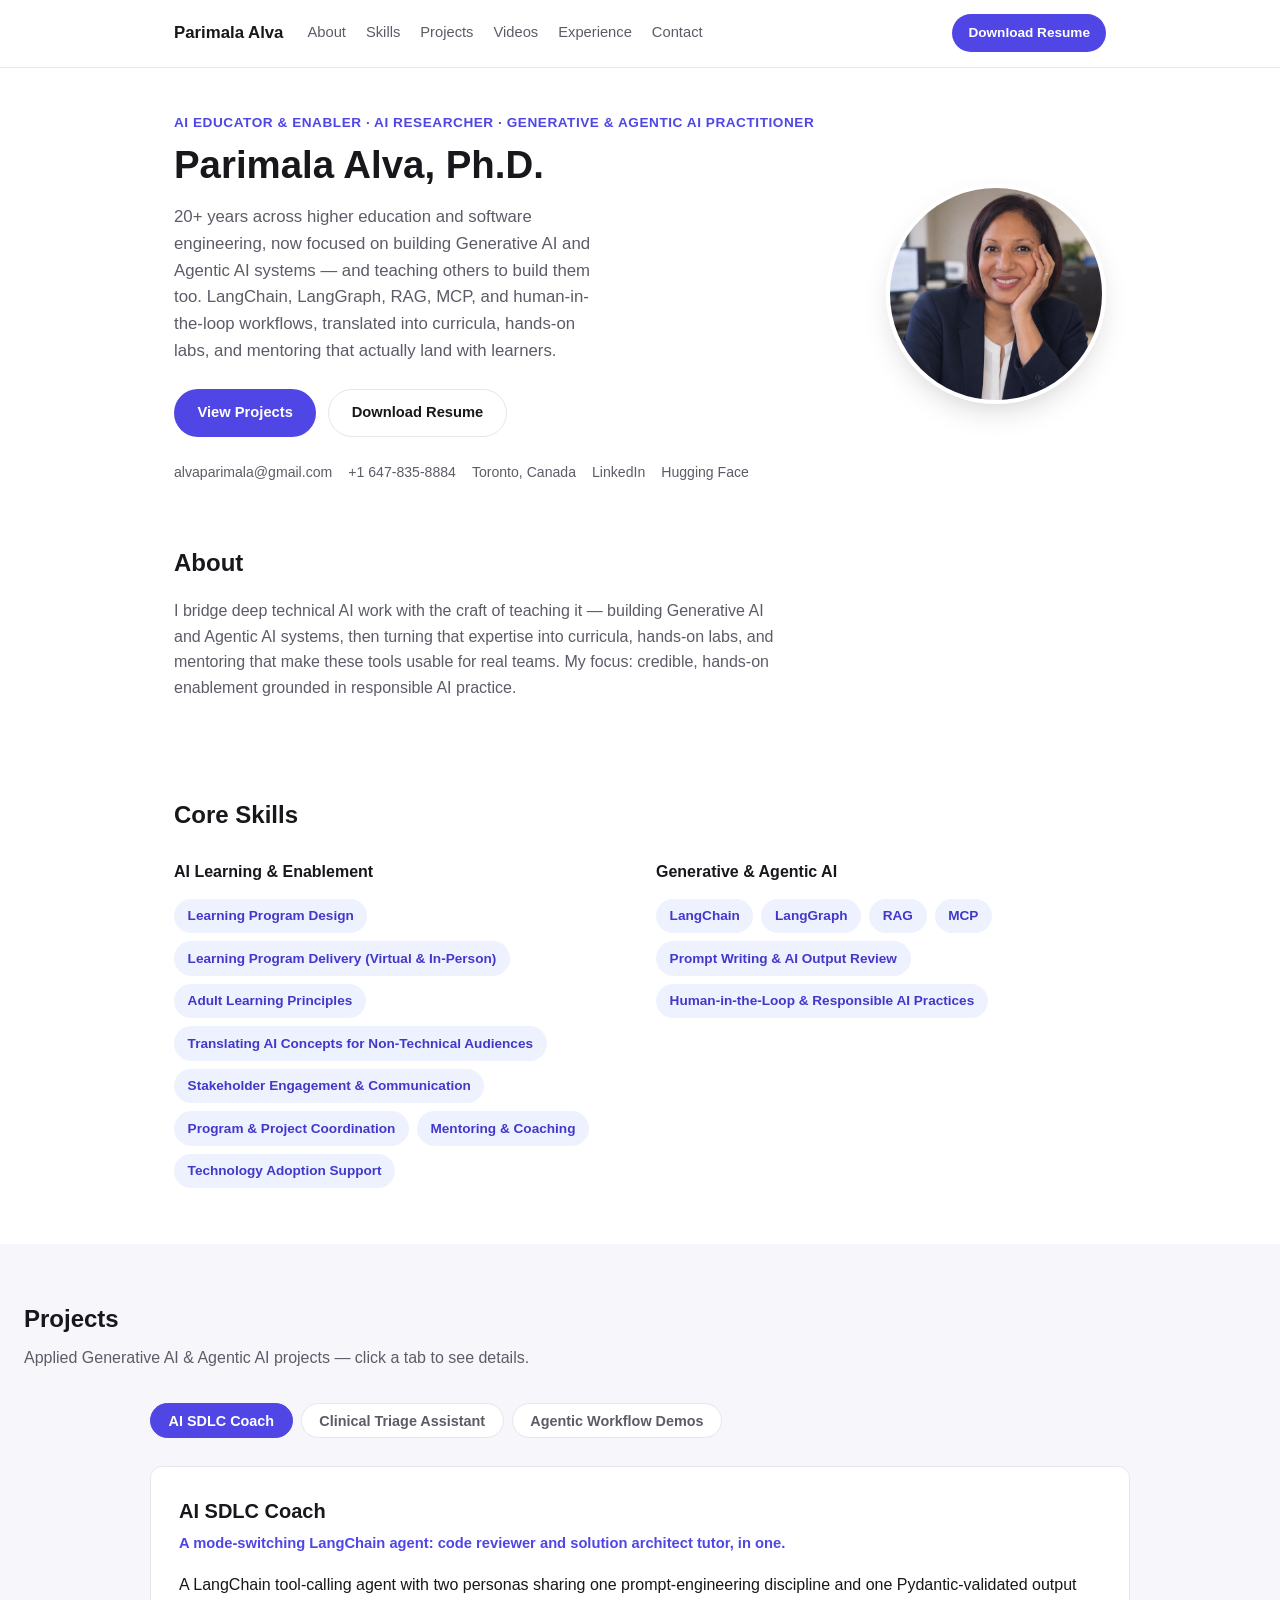
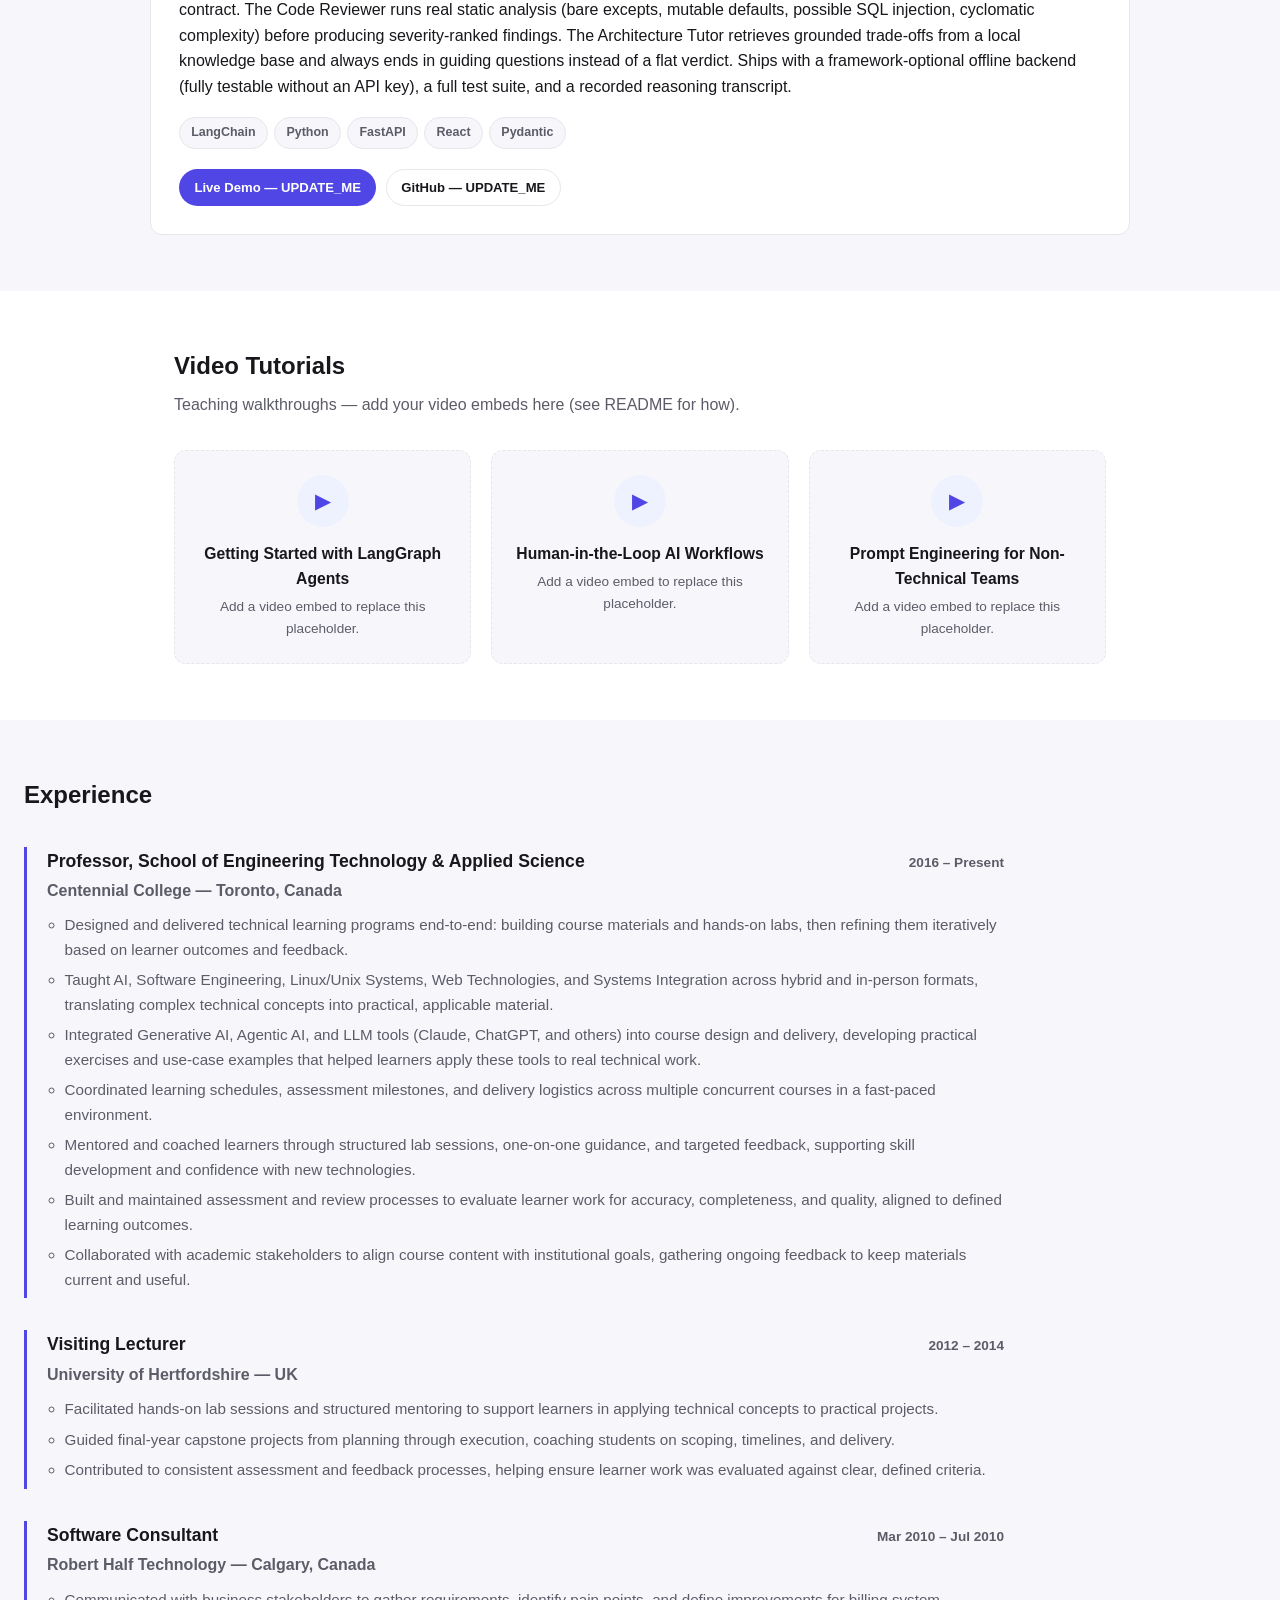
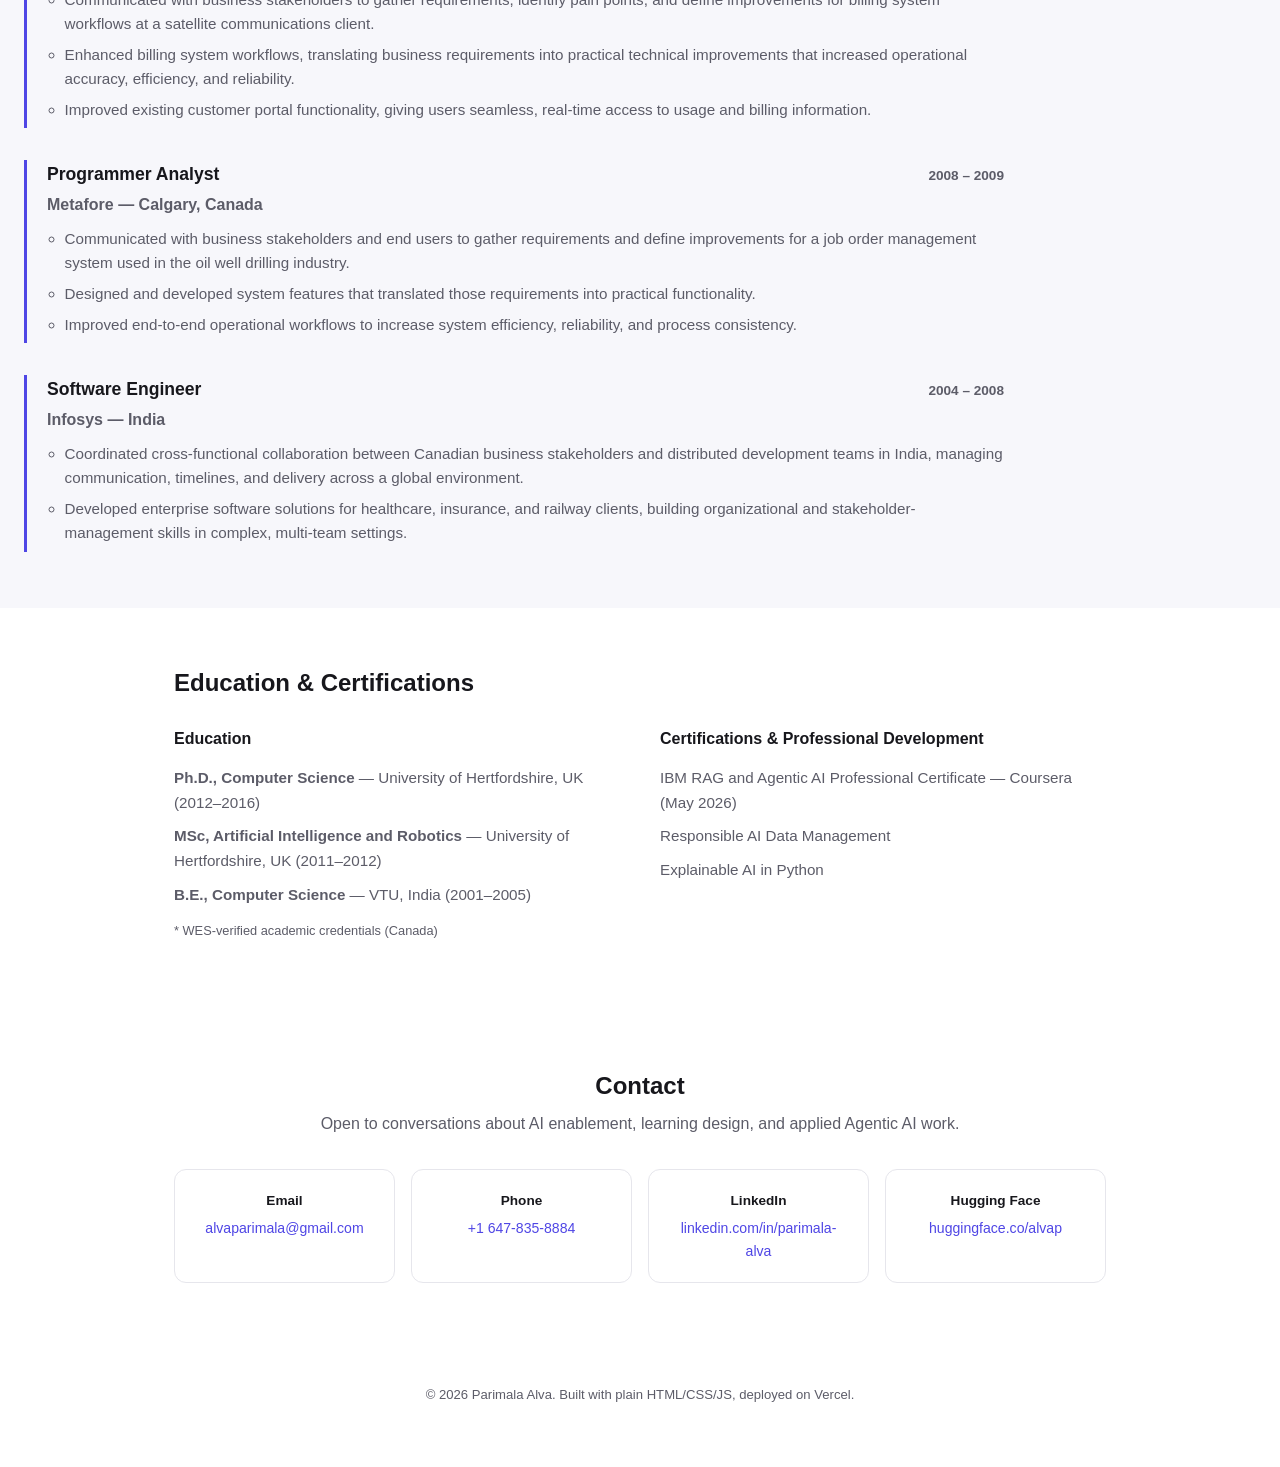
==== index.html @ c46e9eac "Add files via upload" ====
<!doctype html>
<html lang="en">
<head>
  <meta charset="UTF-8" />
  <meta name="viewport" content="width=device-width, initial-scale=1.0" />
  <title>Parimala Alva, Ph.D. — AI Educator &amp; Agentic AI Practitioner</title>
  <meta name="description" content="AI instructor, researcher, and Generative AI / Agentic AI practitioner. Portfolio, projects, and teaching resources." />
  <link rel="icon" href="data:," />
  <link rel="stylesheet" href="styles.css" />
</head>
<body>

  <header class="nav">
    <div class="nav-inner">
      <a href="#top" class="nav-brand">Parimala Alva</a>
      <nav class="nav-links">
        <a href="#about">About</a>
        <a href="#skills">Skills</a>
        <a href="#projects">Projects</a>
        <a href="#videos">Videos</a>
        <a href="#experience">Experience</a>
        <a href="#contact">Contact</a>
      </nav>
      <a class="nav-resume-btn" href="assets/Parimala_Alva_Resume.pdf" download>Download Resume</a>
    </div>
  </header>

  <main id="top">

    <!-- HERO -->
    <section class="hero">
      <div class="hero-text">
        <p class="eyebrow">AI Educator &amp; Enabler · AI Researcher · Generative &amp; Agentic AI Practitioner</p>
        <h1>Parimala Alva, Ph.D.</h1>
        <p class="hero-summary">
          20+ years across higher education and software engineering, now focused on building
          Generative AI and Agentic AI systems — and teaching others to build them too.
          LangChain, LangGraph, RAG, MCP, and human-in-the-loop workflows, translated into
          curricula, hands-on labs, and mentoring that actually land with learners.
        </p>
        <div class="hero-actions">
          <a href="#projects" class="btn btn-primary">View Projects</a>
          <a href="assets/Parimala_Alva_Resume.pdf" class="btn btn-secondary" download>Download Resume</a>
        </div>
        <ul class="hero-contact">
          <li><a href="mailto:alvaparimala@gmail.com">alvaparimala@gmail.com</a></li>
          <li><a href="tel:+16478358884">+1 647-835-8884</a></li>
          <li>Toronto, Canada</li>
          <li><a href="https://linkedin.com/in/parimala-alva" target="_blank" rel="noreferrer">LinkedIn</a></li>
          <li><a href="https://huggingface.co/alvap" target="_blank" rel="noreferrer">Hugging Face</a></li>
        </ul>
      </div>
      <div class="hero-photo">
        <img src="assets/parimala-photo.jpg" alt="Portrait of Parimala Alva" width="640" height="960" />
      </div>
    </section>

    <!-- ABOUT -->
    <section id="about" class="section section-compact">
      <h2 class="section-title">About</h2>
      <p class="about-text">
        I bridge deep technical AI work with the craft of teaching it — building Generative AI
        and Agentic AI systems, then turning that expertise into curricula, hands-on labs, and
        mentoring that make these tools usable for real teams. My focus: credible, hands-on
        enablement grounded in responsible AI practice.
      </p>
    </section>

    <!-- SKILLS -->
    <section id="skills" class="section">
      <h2 class="section-title">Core Skills</h2>
      <div class="skills-grid">
        <div class="skills-group">
          <h3>AI Learning &amp; Enablement</h3>
          <ul class="chip-list">
            <li>Learning Program Design</li>
            <li>Learning Program Delivery (Virtual &amp; In-Person)</li>
            <li>Adult Learning Principles</li>
            <li>Translating AI Concepts for Non-Technical Audiences</li>
            <li>Stakeholder Engagement &amp; Communication</li>
            <li>Program &amp; Project Coordination</li>
            <li>Mentoring &amp; Coaching</li>
            <li>Technology Adoption Support</li>
          </ul>
        </div>
        <div class="skills-group">
          <h3>Generative &amp; Agentic AI</h3>
          <ul class="chip-list">
            <li>LangChain</li>
            <li>LangGraph</li>
            <li>RAG</li>
            <li>MCP</li>
            <li>Prompt Writing &amp; AI Output Review</li>
            <li>Human-in-the-Loop &amp; Responsible AI Practices</li>
          </ul>
        </div>
      </div>
    </section>

    <!-- PROJECTS (tabbed) -->
    <section id="projects" class="section section-alt">
      <h2 class="section-title">Projects</h2>
      <p class="section-subtitle">Applied Generative AI &amp; Agentic AI projects — click a tab to see details.</p>

      <div class="project-tabs" role="tablist">
        <button class="project-tab is-active" role="tab" data-target="project-sdlc-coach">AI SDLC Coach</button>
        <button class="project-tab" role="tab" data-target="project-triage">Clinical Triage Assistant</button>
        <button class="project-tab" role="tab" data-target="project-agentic-demos">Agentic Workflow Demos</button>
      </div>

      <div class="project-panels">

        <article id="project-sdlc-coach" class="project-panel is-active">
          <h3>AI SDLC Coach</h3>
          <p class="project-tagline">A mode-switching LangChain agent: code reviewer and solution architect tutor, in one.</p>
          <p>
            A LangChain tool-calling agent with two personas sharing one prompt-engineering
            discipline and one Pydantic-validated output contract. The Code Reviewer runs real
            static analysis (bare excepts, mutable defaults, possible SQL injection, cyclomatic
            complexity) before producing severity-ranked findings. The Architecture Tutor
            retrieves grounded trade-offs from a local knowledge base and always ends in guiding
            questions instead of a flat verdict. Ships with a framework-optional offline backend
            (fully testable without an API key), a full test suite, and a recorded reasoning
            transcript.
          </p>
          <ul class="tech-tags">
            <li>LangChain</li>
            <li>Python</li>
            <li>FastAPI</li>
            <li>React</li>
            <li>Pydantic</li>
          </ul>
          <div class="project-links">
            <a href="#" class="btn btn-small btn-primary">Live Demo — UPDATE_ME</a>
            <a href="#" class="btn btn-small btn-secondary">GitHub — UPDATE_ME</a>
          </div>
        </article>

        <article id="project-triage" class="project-panel">
          <h3>Human-in-the-Loop Clinical Triage Assistant</h3>
          <p class="project-tagline">A reviewable AI assistant, built to keep a human in the loop by design.</p>
          <p>
            Built with LangGraph, Gradio, and Python, incorporating human review workflows and
            LangSmith-based traceability and evaluation for reviewing AI-generated outputs. Focused
            on making an AI system's reasoning inspectable and correctable rather than opaque —
            a pattern especially important in a clinical context.
          </p>
          <ul class="tech-tags">
            <li>LangGraph</li>
            <li>Gradio</li>
            <li>Python</li>
            <li>LangSmith</li>
          </ul>
          <div class="project-links">
            <a href="https://huggingface.co/alvap" target="_blank" rel="noreferrer" class="btn btn-small btn-primary">View on Hugging Face</a>
          </div>
        </article>

        <article id="project-agentic-demos" class="project-panel">
          <h3>Agentic AI Workflow Demonstrations</h3>
          <p class="project-tagline">Patterns for coordinating and reviewing AI agent behavior.</p>
          <p>
            A set of Agentic AI workflow demonstrations covering orchestration, task routing,
            parallel processing, and sequential multi-agent pipelines using LangGraph — exploring
            practical patterns for coordinating multiple agents and reviewing their behavior.
          </p>
          <ul class="tech-tags">
            <li>LangGraph</li>
            <li>Multi-agent orchestration</li>
            <li>Python</li>
          </ul>
          <div class="project-links">
            <a href="https://huggingface.co/alvap" target="_blank" rel="noreferrer" class="btn btn-small btn-primary">View on Hugging Face</a>
          </div>
        </article>

      </div>
    </section>

    <!-- VIDEOS -->
    <section id="videos" class="section">
      <h2 class="section-title">Video Tutorials</h2>
      <p class="section-subtitle">Teaching walkthroughs — add your video embeds here (see README for how).</p>
      <div class="video-grid">
        <div class="video-card video-card--placeholder">
          <div class="video-placeholder">▶</div>
          <h4>Getting Started with LangGraph Agents</h4>
          <p>Add a video embed to replace this placeholder.</p>
        </div>
        <div class="video-card video-card--placeholder">
          <div class="video-placeholder">▶</div>
          <h4>Human-in-the-Loop AI Workflows</h4>
          <p>Add a video embed to replace this placeholder.</p>
        </div>
        <div class="video-card video-card--placeholder">
          <div class="video-placeholder">▶</div>
          <h4>Prompt Engineering for Non-Technical Teams</h4>
          <p>Add a video embed to replace this placeholder.</p>
        </div>
      </div>
    </section>

    <!-- EXPERIENCE -->
    <section id="experience" class="section section-alt">
      <h2 class="section-title">Experience</h2>
      <ol class="timeline">
        <li class="timeline-item">
          <div class="timeline-header">
            <h3>Professor, School of Engineering Technology &amp; Applied Science</h3>
            <span class="timeline-date">2016 – Present</span>
          </div>
          <p class="timeline-org">Centennial College — Toronto, Canada</p>
          <ul>
            <li>Designed and delivered technical learning programs end-to-end: building course materials and hands-on labs, then refining them iteratively based on learner outcomes and feedback.</li>
            <li>Taught AI, Software Engineering, Linux/Unix Systems, Web Technologies, and Systems Integration across hybrid and in-person formats, translating complex technical concepts into practical, applicable material.</li>
            <li>Integrated Generative AI, Agentic AI, and LLM tools (Claude, ChatGPT, and others) into course design and delivery, developing practical exercises and use-case examples that helped learners apply these tools to real technical work.</li>
            <li>Coordinated learning schedules, assessment milestones, and delivery logistics across multiple concurrent courses in a fast-paced environment.</li>
            <li>Mentored and coached learners through structured lab sessions, one-on-one guidance, and targeted feedback, supporting skill development and confidence with new technologies.</li>
            <li>Built and maintained assessment and review processes to evaluate learner work for accuracy, completeness, and quality, aligned to defined learning outcomes.</li>
            <li>Collaborated with academic stakeholders to align course content with institutional goals, gathering ongoing feedback to keep materials current and useful.</li>
          </ul>
        </li>
        <li class="timeline-item">
          <div class="timeline-header">
            <h3>Visiting Lecturer</h3>
            <span class="timeline-date">2012 – 2014</span>
          </div>
          <p class="timeline-org">University of Hertfordshire — UK</p>
          <ul>
            <li>Facilitated hands-on lab sessions and structured mentoring to support learners in applying technical concepts to practical projects.</li>
            <li>Guided final-year capstone projects from planning through execution, coaching students on scoping, timelines, and delivery.</li>
            <li>Contributed to consistent assessment and feedback processes, helping ensure learner work was evaluated against clear, defined criteria.</li>
          </ul>
        </li>
        <li class="timeline-item">
          <div class="timeline-header">
            <h3>Software Consultant</h3>
            <span class="timeline-date">Mar 2010 – Jul 2010</span>
          </div>
          <p class="timeline-org">Robert Half Technology — Calgary, Canada</p>
          <ul>
            <li>Communicated with business stakeholders to gather requirements, identify pain points, and define improvements for billing system workflows at a satellite communications client.</li>
            <li>Enhanced billing system workflows, translating business requirements into practical technical improvements that increased operational accuracy, efficiency, and reliability.</li>
            <li>Improved existing customer portal functionality, giving users seamless, real-time access to usage and billing information.</li>
          </ul>
        </li>
        <li class="timeline-item">
          <div class="timeline-header">
            <h3>Programmer Analyst</h3>
            <span class="timeline-date">2008 – 2009</span>
          </div>
          <p class="timeline-org">Metafore — Calgary, Canada</p>
          <ul>
            <li>Communicated with business stakeholders and end users to gather requirements and define improvements for a job order management system used in the oil well drilling industry.</li>
            <li>Designed and developed system features that translated those requirements into practical functionality.</li>
            <li>Improved end-to-end operational workflows to increase system efficiency, reliability, and process consistency.</li>
          </ul>
        </li>
        <li class="timeline-item">
          <div class="timeline-header">
            <h3>Software Engineer</h3>
            <span class="timeline-date">2004 – 2008</span>
          </div>
          <p class="timeline-org">Infosys — India</p>
          <ul>
            <li>Coordinated cross-functional collaboration between Canadian business stakeholders and distributed development teams in India, managing communication, timelines, and delivery across a global environment.</li>
            <li>Developed enterprise software solutions for healthcare, insurance, and railway clients, building organizational and stakeholder-management skills in complex, multi-team settings.</li>
          </ul>
        </li>
      </ol>
    </section>

    <!-- EDUCATION -->
    <section id="education" class="section">
      <h2 class="section-title">Education &amp; Certifications</h2>
      <div class="edu-grid">
        <div>
          <h3>Education</h3>
          <ul class="edu-list">
            <li><strong>Ph.D., Computer Science</strong> — University of Hertfordshire, UK (2012–2016)</li>
            <li><strong>MSc, Artificial Intelligence and Robotics</strong> — University of Hertfordshire, UK (2011–2012)</li>
            <li><strong>B.E., Computer Science</strong> — VTU, India (2001–2005)</li>
          </ul>
          <p class="edu-note">* WES-verified academic credentials (Canada)</p>
        </div>
        <div>
          <h3>Certifications &amp; Professional Development</h3>
          <ul class="edu-list">
            <li>IBM RAG and Agentic AI Professional Certificate — Coursera (May 2026)</li>
            <li>Responsible AI Data Management</li>
            <li>Explainable AI in Python</li>
          </ul>
        </div>
      </div>
    </section>

    <!-- CONTACT -->
    <section id="contact" class="section contact-section">
      <h2 class="section-title">Contact</h2>
      <p class="section-subtitle">Open to conversations about AI enablement, learning design, and applied Agentic AI work.</p>
      <div class="contact-grid">
        <a href="mailto:alvaparimala@gmail.com" class="contact-card">Email<br /><span>alvaparimala@gmail.com</span></a>
        <a href="tel:+16478358884" class="contact-card">Phone<br /><span>+1 647-835-8884</span></a>
        <a href="https://linkedin.com/in/parimala-alva" target="_blank" rel="noreferrer" class="contact-card">LinkedIn<br /><span>linkedin.com/in/parimala-alva</span></a>
        <a href="https://huggingface.co/alvap" target="_blank" rel="noreferrer" class="contact-card">Hugging Face<br /><span>huggingface.co/alvap</span></a>
      </div>
    </section>

  </main>

  <footer class="site-footer">
    <p>&copy; <span id="year"></span> Parimala Alva. Built with plain HTML/CSS/JS, deployed on Vercel.</p>
  </footer>

  <script src="script.js"></script>
</body>
</html>
---- styles.css ----
:root {
  --bg: #ffffff;
  --bg-alt: #f7f7fb;
  --text: #17171c;
  --text-muted: #5c5c68;
  --border: #e6e6ec;
  --accent: #4f46e5;
  --accent-hover: #4338ca;
  --accent-soft: #eef2ff;
  --radius: 12px;
  --max-width: 980px;
  font-family: -apple-system, BlinkMacSystemFont, "Segoe UI", Roboto, Helvetica, Arial, sans-serif;
}

* {
  box-sizing: border-box;
}

html {
  scroll-behavior: smooth;
}

body {
  margin: 0;
  background: var(--bg);
  color: var(--text);
  line-height: 1.6;
}

a {
  color: var(--accent);
}

.nav {
  position: sticky;
  top: 0;
  z-index: 20;
  background: rgba(255, 255, 255, 0.9);
  backdrop-filter: blur(8px);
  border-bottom: 1px solid var(--border);
}

.nav-inner {
  max-width: var(--max-width);
  margin: 0 auto;
  padding: 0.9rem 1.5rem;
  display: flex;
  align-items: center;
  gap: 1.5rem;
}

.nav-brand {
  font-weight: 700;
  text-decoration: none;
  color: var(--text);
  font-size: 1.05rem;
}

.nav-links {
  display: flex;
  gap: 1.25rem;
  flex: 1;
  flex-wrap: wrap;
}

.nav-links a {
  text-decoration: none;
  color: var(--text-muted);
  font-size: 0.92rem;
  font-weight: 500;
}

.nav-links a:hover {
  color: var(--accent);
}

.nav-resume-btn {
  text-decoration: none;
  background: var(--accent);
  color: white;
  padding: 0.5rem 1rem;
  border-radius: 999px;
  font-size: 0.85rem;
  font-weight: 600;
  white-space: nowrap;
}

.nav-resume-btn:hover {
  background: var(--accent-hover);
}

.hero {
  max-width: var(--max-width);
  margin: 0 auto;
  padding: 2.75rem 1.5rem 2.25rem;
  display: grid;
  grid-template-columns: 1fr auto;
  gap: 2.5rem;
  align-items: center;
}

.eyebrow {
  color: var(--accent);
  font-weight: 600;
  font-size: 0.85rem;
  text-transform: uppercase;
  letter-spacing: 0.04em;
  margin: 0 0 0.6rem;
}

.hero h1 {
  font-size: 2.4rem;
  margin: 0 0 1rem;
  line-height: 1.15;
}

.hero-summary {
  color: var(--text-muted);
  font-size: 1.05rem;
  max-width: 46ch;
}

.hero-actions {
  display: flex;
  gap: 0.75rem;
  margin: 1.5rem 0;
  flex-wrap: wrap;
}

.btn {
  display: inline-block;
  text-decoration: none;
  padding: 0.7rem 1.4rem;
  border-radius: 999px;
  font-weight: 600;
  font-size: 0.92rem;
  border: 1px solid transparent;
  cursor: pointer;
}

.btn-primary {
  background: var(--accent);
  color: white;
}

.btn-primary:hover {
  background: var(--accent-hover);
}

.btn-secondary {
  background: var(--bg);
  color: var(--text);
  border-color: var(--border);
}

.btn-secondary:hover {
  border-color: var(--accent);
  color: var(--accent);
}

.btn-small {
  padding: 0.45rem 0.9rem;
  font-size: 0.82rem;
}

.hero-contact {
  list-style: none;
  padding: 0;
  margin: 1rem 0 0;
  display: flex;
  flex-wrap: wrap;
  gap: 0.4rem 1rem;
  font-size: 0.88rem;
  color: var(--text-muted);
}

.hero-contact a {
  color: var(--text-muted);
  text-decoration: none;
}

.hero-contact a:hover {
  color: var(--accent);
}

.hero-photo {
  justify-self: end;
}

.hero-photo img {
  width: 220px;
  height: 220px;
  border-radius: 50%;
  object-fit: cover;
  object-position: center 30%;
  box-shadow: 0 12px 32px -12px rgba(23, 23, 28, 0.25);
  border: 4px solid var(--bg);
}

.section {
  max-width: var(--max-width);
  margin: 0 auto;
  padding: 3.5rem 1.5rem;
}

.section-alt {
  background: var(--bg-alt);
  max-width: 100%;
}

.section-alt > * {
  max-width: var(--max-width);
  margin-left: auto;
  margin-right: auto;
}

.section-title {
  font-size: 1.5rem;
  margin: 0 0 0.4rem;
}

.section-subtitle {
  color: var(--text-muted);
  margin: 0 0 2rem;
}

.section-compact {
  padding-top: 1.5rem;
  padding-bottom: 1.5rem;
}

.about-text {
  font-size: 1rem;
  max-width: 68ch;
  color: var(--text-muted);
}

.timeline {
  list-style: none;
  padding: 0;
  margin: 2rem 0 0;
  display: flex;
  flex-direction: column;
  gap: 2rem;
}

.timeline-item {
  border-left: 3px solid var(--accent);
  padding-left: 1.25rem;
}

.timeline-header {
  display: flex;
  justify-content: space-between;
  align-items: baseline;
  flex-wrap: wrap;
  gap: 0.5rem;
}

.timeline-header h3 {
  margin: 0;
  font-size: 1.1rem;
}

.timeline-date {
  font-size: 0.85rem;
  color: var(--text-muted);
  font-weight: 600;
  white-space: nowrap;
}

.timeline-org {
  margin: 0.2rem 0 0.6rem;
  font-weight: 600;
  color: var(--text-muted);
}

.timeline-item ul {
  margin: 0;
  padding-left: 1.1rem;
  color: var(--text-muted);
  font-size: 0.95rem;
}

.timeline-item li {
  margin-bottom: 0.4rem;
}

.skills-grid {
  display: grid;
  grid-template-columns: 1fr 1fr;
  gap: 2rem;
  margin-top: 1.5rem;
}

.skills-group h3 {
  font-size: 1rem;
  margin: 0 0 0.9rem;
}

.chip-list {
  list-style: none;
  padding: 0;
  margin: 0;
  display: flex;
  flex-wrap: wrap;
  gap: 0.5rem;
}

.chip-list li {
  background: var(--accent-soft);
  color: var(--accent-hover);
  font-size: 0.85rem;
  font-weight: 600;
  padding: 0.4rem 0.85rem;
  border-radius: 999px;
}

.project-tabs {
  display: flex;
  gap: 0.5rem;
  flex-wrap: wrap;
  margin-bottom: 1.75rem;
}

.project-tab {
  background: var(--bg);
  border: 1px solid var(--border);
  border-radius: 999px;
  padding: 0.55rem 1.1rem;
  font-size: 0.9rem;
  font-weight: 600;
  cursor: pointer;
  color: var(--text-muted);
}

.project-tab:hover {
  border-color: var(--accent);
  color: var(--accent);
}

.project-tab.is-active {
  background: var(--accent);
  border-color: var(--accent);
  color: white;
}

.project-panel {
  display: none;
  background: var(--bg);
  border: 1px solid var(--border);
  border-radius: var(--radius);
  padding: 1.75rem;
}

.project-panel.is-active {
  display: block;
}

.project-panel h3 {
  margin: 0 0 0.3rem;
  font-size: 1.25rem;
}

.project-tagline {
  color: var(--accent);
  font-weight: 600;
  font-size: 0.92rem;
  margin: 0 0 1rem;
}

.tech-tags {
  list-style: none;
  padding: 0;
  margin: 1.1rem 0;
  display: flex;
  flex-wrap: wrap;
  gap: 0.4rem;
}

.tech-tags li {
  background: var(--bg-alt);
  border: 1px solid var(--border);
  font-size: 0.78rem;
  font-weight: 600;
  padding: 0.3rem 0.7rem;
  border-radius: 999px;
  color: var(--text-muted);
}

.project-links {
  display: flex;
  gap: 0.6rem;
  margin-top: 1.25rem;
  flex-wrap: wrap;
}

.video-grid {
  display: grid;
  grid-template-columns: repeat(auto-fit, minmax(220px, 1fr));
  gap: 1.25rem;
}

.video-card {
  border: 1px dashed var(--border);
  border-radius: var(--radius);
  padding: 1.5rem;
  text-align: center;
  background: var(--bg-alt);
}

.video-placeholder {
  width: 52px;
  height: 52px;
  line-height: 52px;
  border-radius: 50%;
  background: var(--accent-soft);
  color: var(--accent);
  font-size: 1.3rem;
  margin: 0 auto 0.9rem;
}

.video-card h4 {
  margin: 0 0 0.3rem;
  font-size: 0.98rem;
}

.video-card p {
  margin: 0;
  color: var(--text-muted);
  font-size: 0.85rem;
}

.edu-grid {
  display: grid;
  grid-template-columns: 1fr 1fr;
  gap: 2.5rem;
  margin-top: 1.5rem;
}

.edu-grid h3 {
  font-size: 1rem;
  margin: 0 0 0.9rem;
}

.edu-list {
  list-style: none;
  padding: 0;
  margin: 0;
  display: flex;
  flex-direction: column;
  gap: 0.6rem;
  font-size: 0.95rem;
  color: var(--text-muted);
}

.edu-note {
  font-size: 0.8rem;
  color: var(--text-muted);
  margin-top: 0.9rem;
}

.contact-section {
  text-align: center;
}

.contact-grid {
  display: grid;
  grid-template-columns: repeat(auto-fit, minmax(200px, 1fr));
  gap: 1rem;
  margin-top: 1.5rem;
}

.contact-card {
  display: block;
  text-decoration: none;
  border: 1px solid var(--border);
  border-radius: var(--radius);
  padding: 1.25rem;
  color: var(--text);
  font-weight: 600;
  font-size: 0.85rem;
}

.contact-card span {
  display: block;
  margin-top: 0.35rem;
  color: var(--accent);
  font-weight: 500;
  font-size: 0.88rem;
  word-break: break-word;
}

.contact-card:hover {
  border-color: var(--accent);
}

.site-footer {
  text-align: center;
  padding: 2rem 1.5rem 3rem;
  color: var(--text-muted);
  font-size: 0.82rem;
}

@media (max-width: 760px) {
  .hero {
    grid-template-columns: 1fr;
  }
  .hero-photo {
    justify-self: center;
    order: -1;
  }
  .skills-grid,
  .edu-grid {
    grid-template-columns: 1fr;
  }
  .nav-links {
    display: none;
  }
}
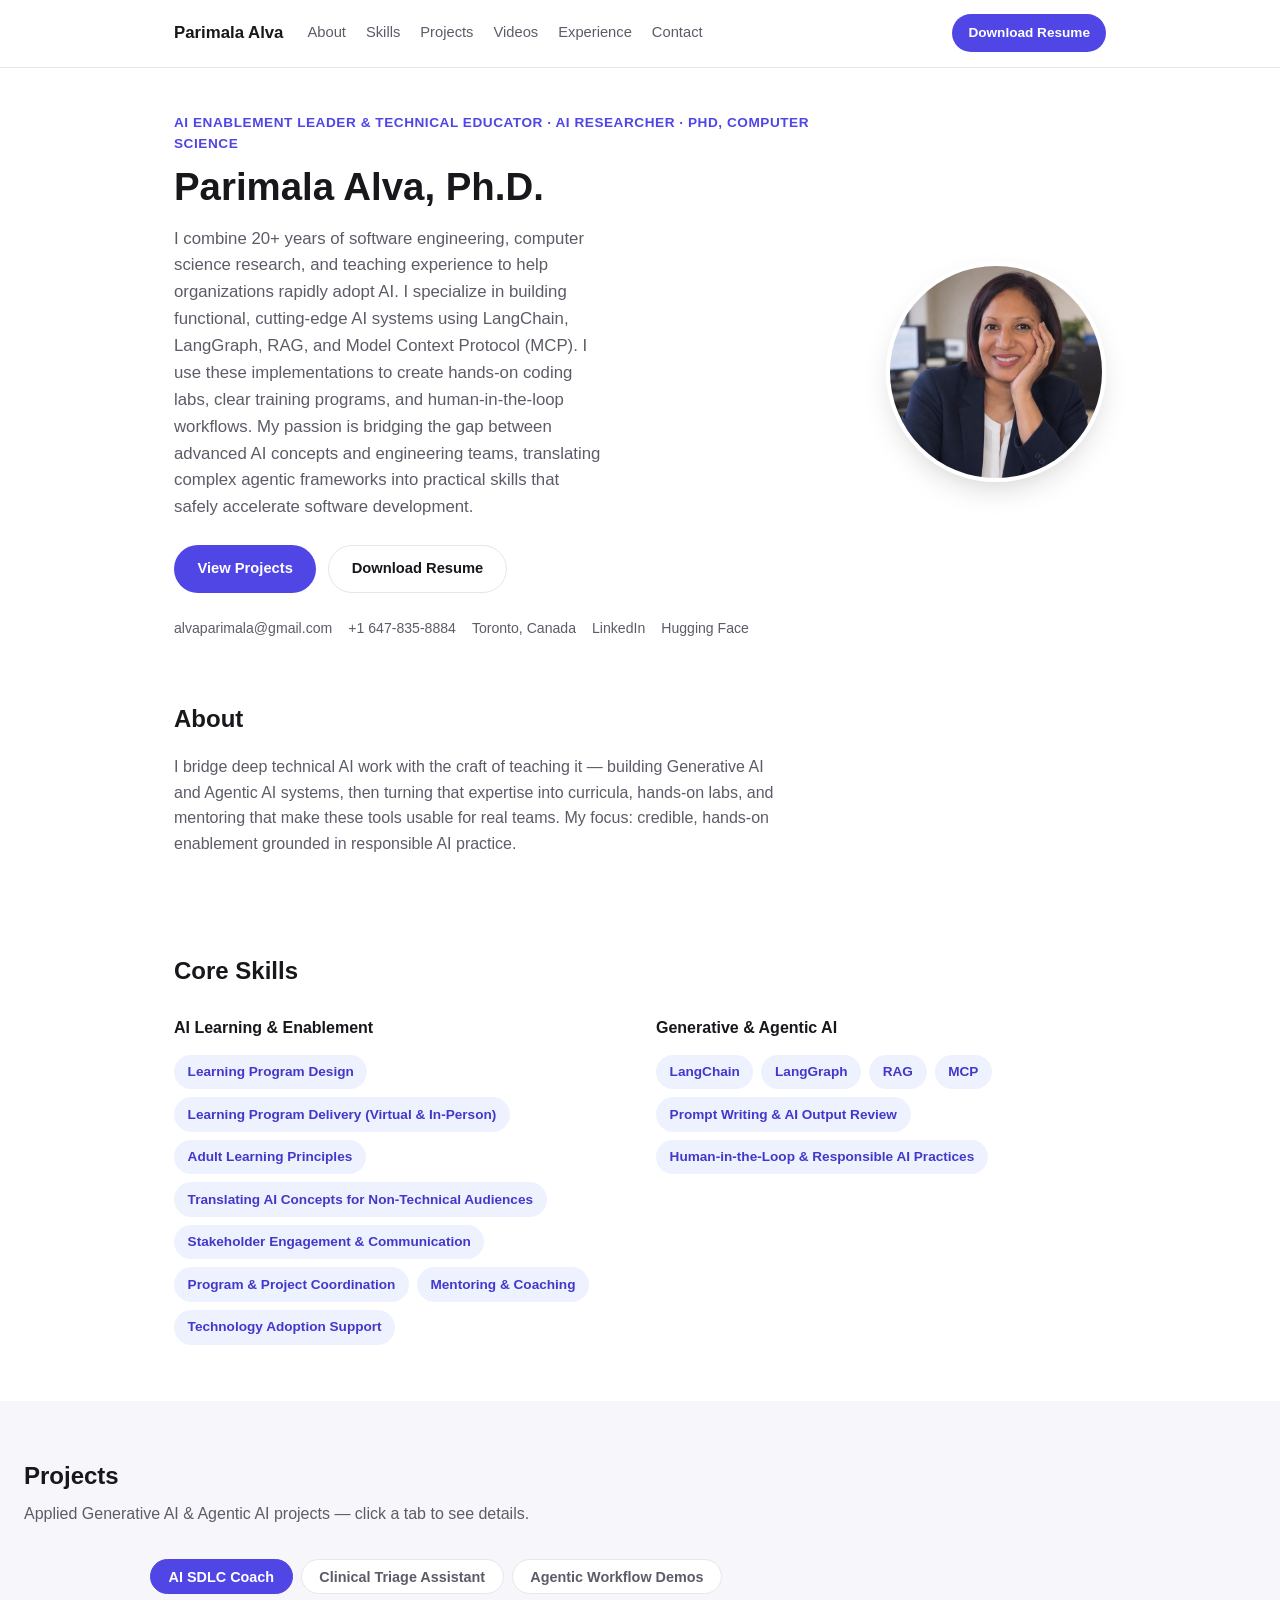
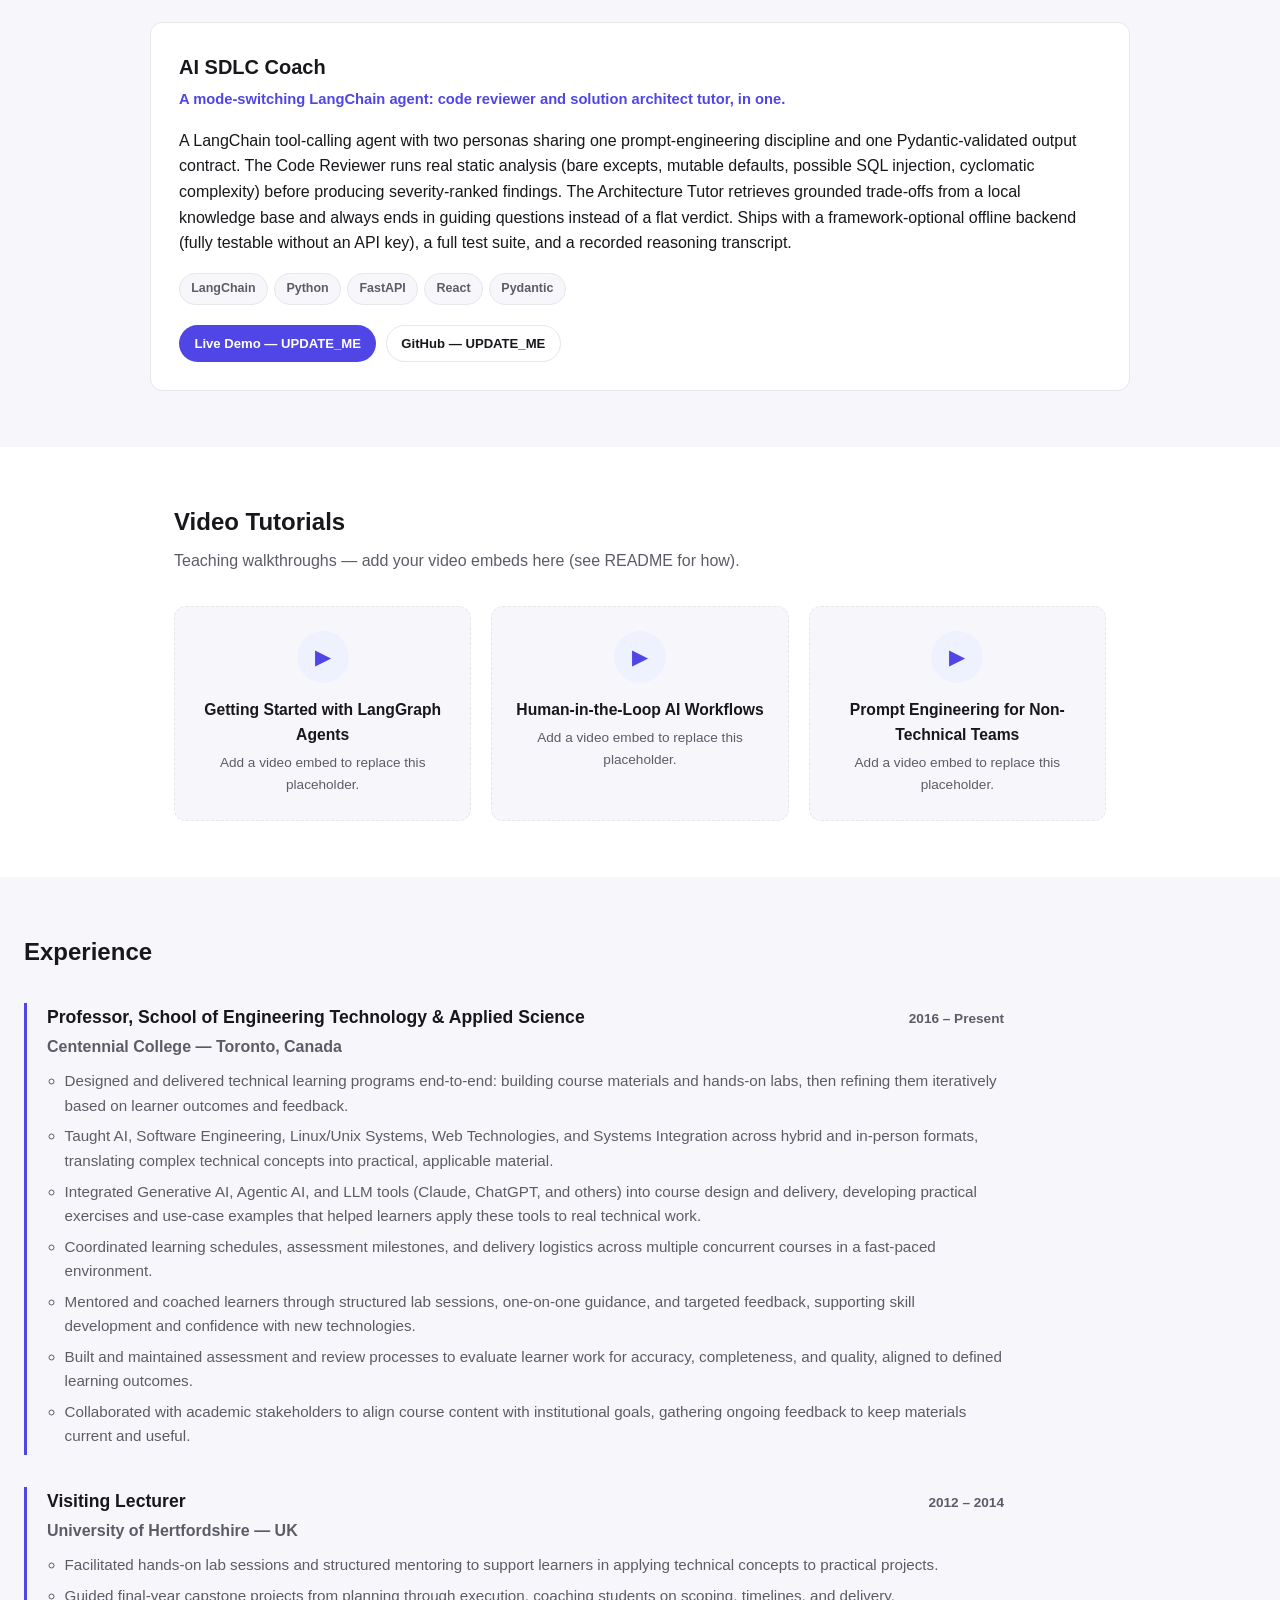
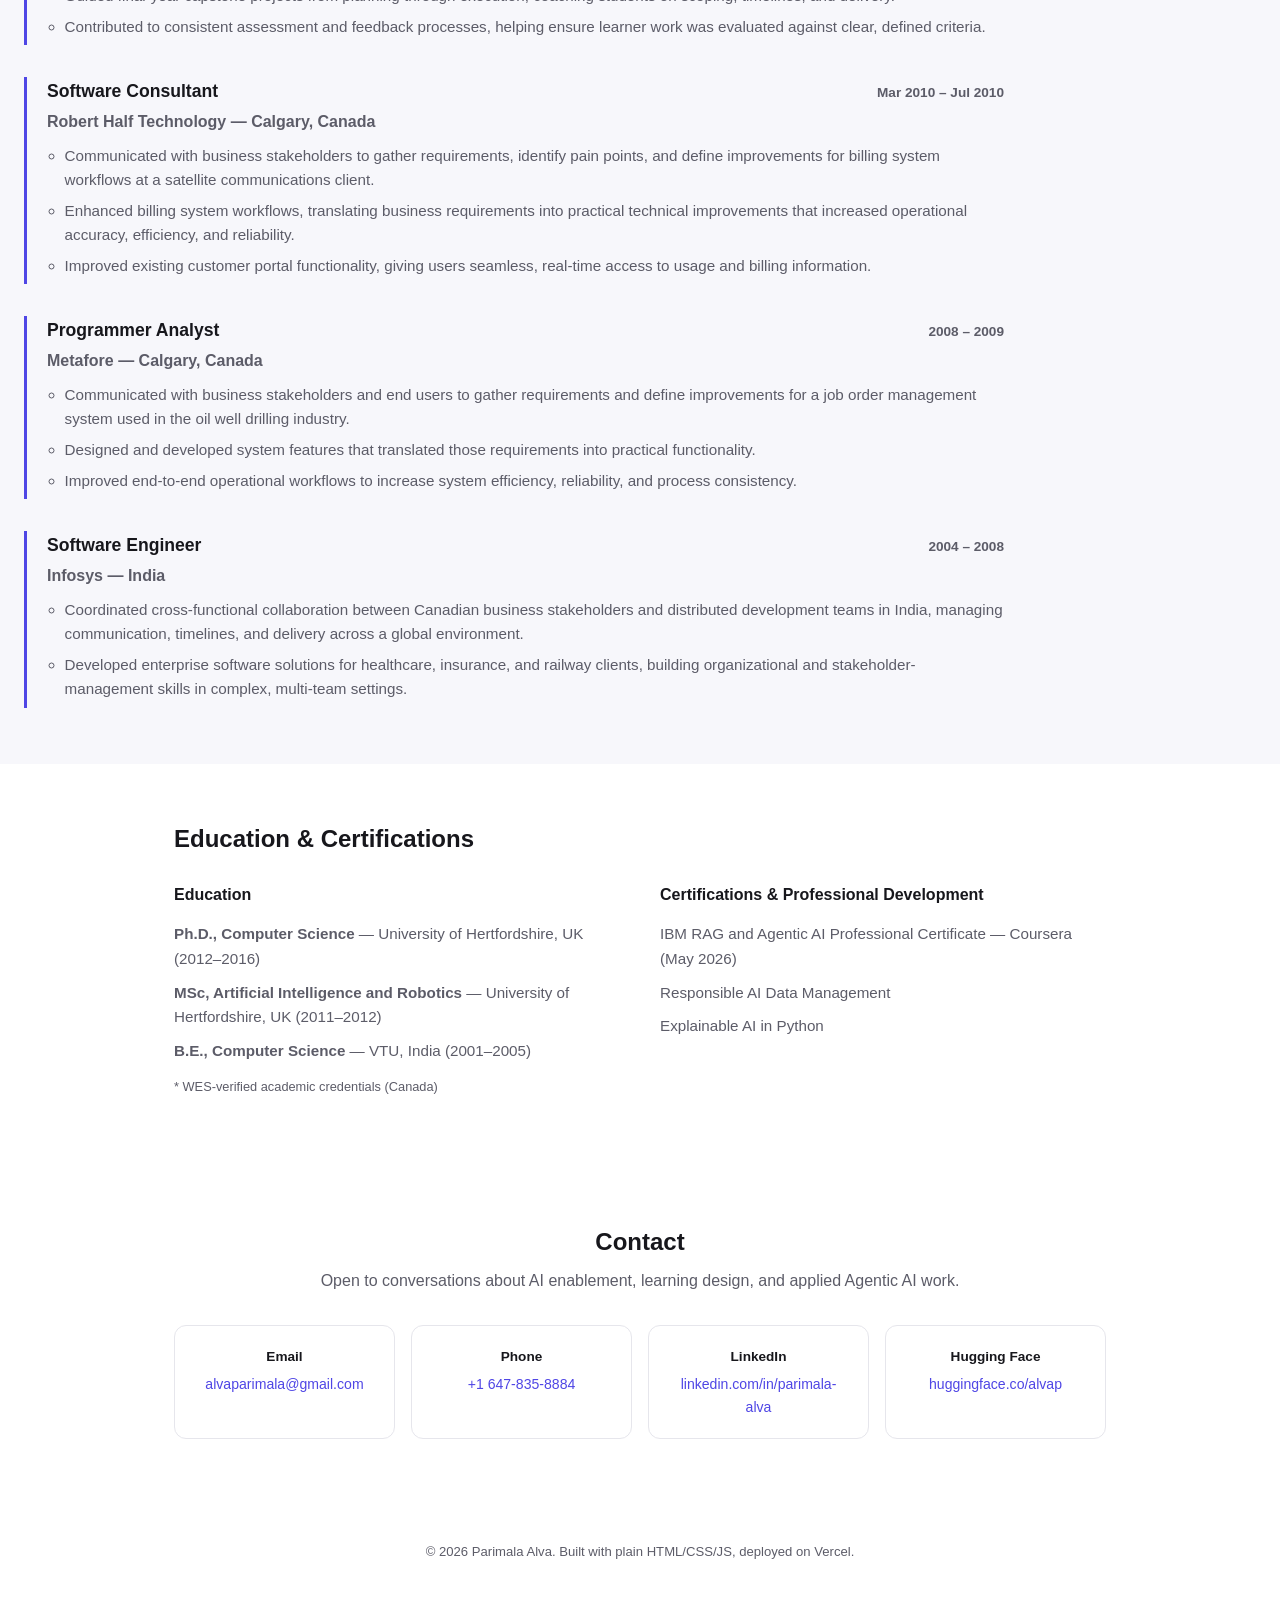
==== commit 5524725d: "Update index.html" ====
--- a/index.html
+++ b/index.html
@@ -30,13 +30,13 @@
     <!-- HERO -->
     <section class="hero">
       <div class="hero-text">
-        <p class="eyebrow">AI Educator &amp; Enabler · AI Researcher · Generative &amp; Agentic AI Practitioner</p>
+        <p class="eyebrow">AI Enablement Leader &amp; Technical Educator · AI Researcher · PhD, Computer Science</p>
         <h1>Parimala Alva, Ph.D.</h1>
         <p class="hero-summary">
-          20+ years across higher education and software engineering, now focused on building
-          Generative AI and Agentic AI systems — and teaching others to build them too.
-          LangChain, LangGraph, RAG, MCP, and human-in-the-loop workflows, translated into
-          curricula, hands-on labs, and mentoring that actually land with learners.
+          I combine 20+ years of software engineering, computer science research, and teaching experience to help organizations rapidly adopt AI.
+          I specialize in building functional, cutting-edge AI systems using LangChain, LangGraph, RAG, and Model Context Protocol (MCP). I use these 
+          implementations to create hands-on coding labs, clear training programs, and human-in-the-loop workflows. My passion is bridging the gap between 
+          advanced AI concepts and engineering teams, translating complex agentic frameworks into practical skills that safely accelerate software development.
         </p>
         <div class="hero-actions">
           <a href="#projects" class="btn btn-primary">View Projects</a>
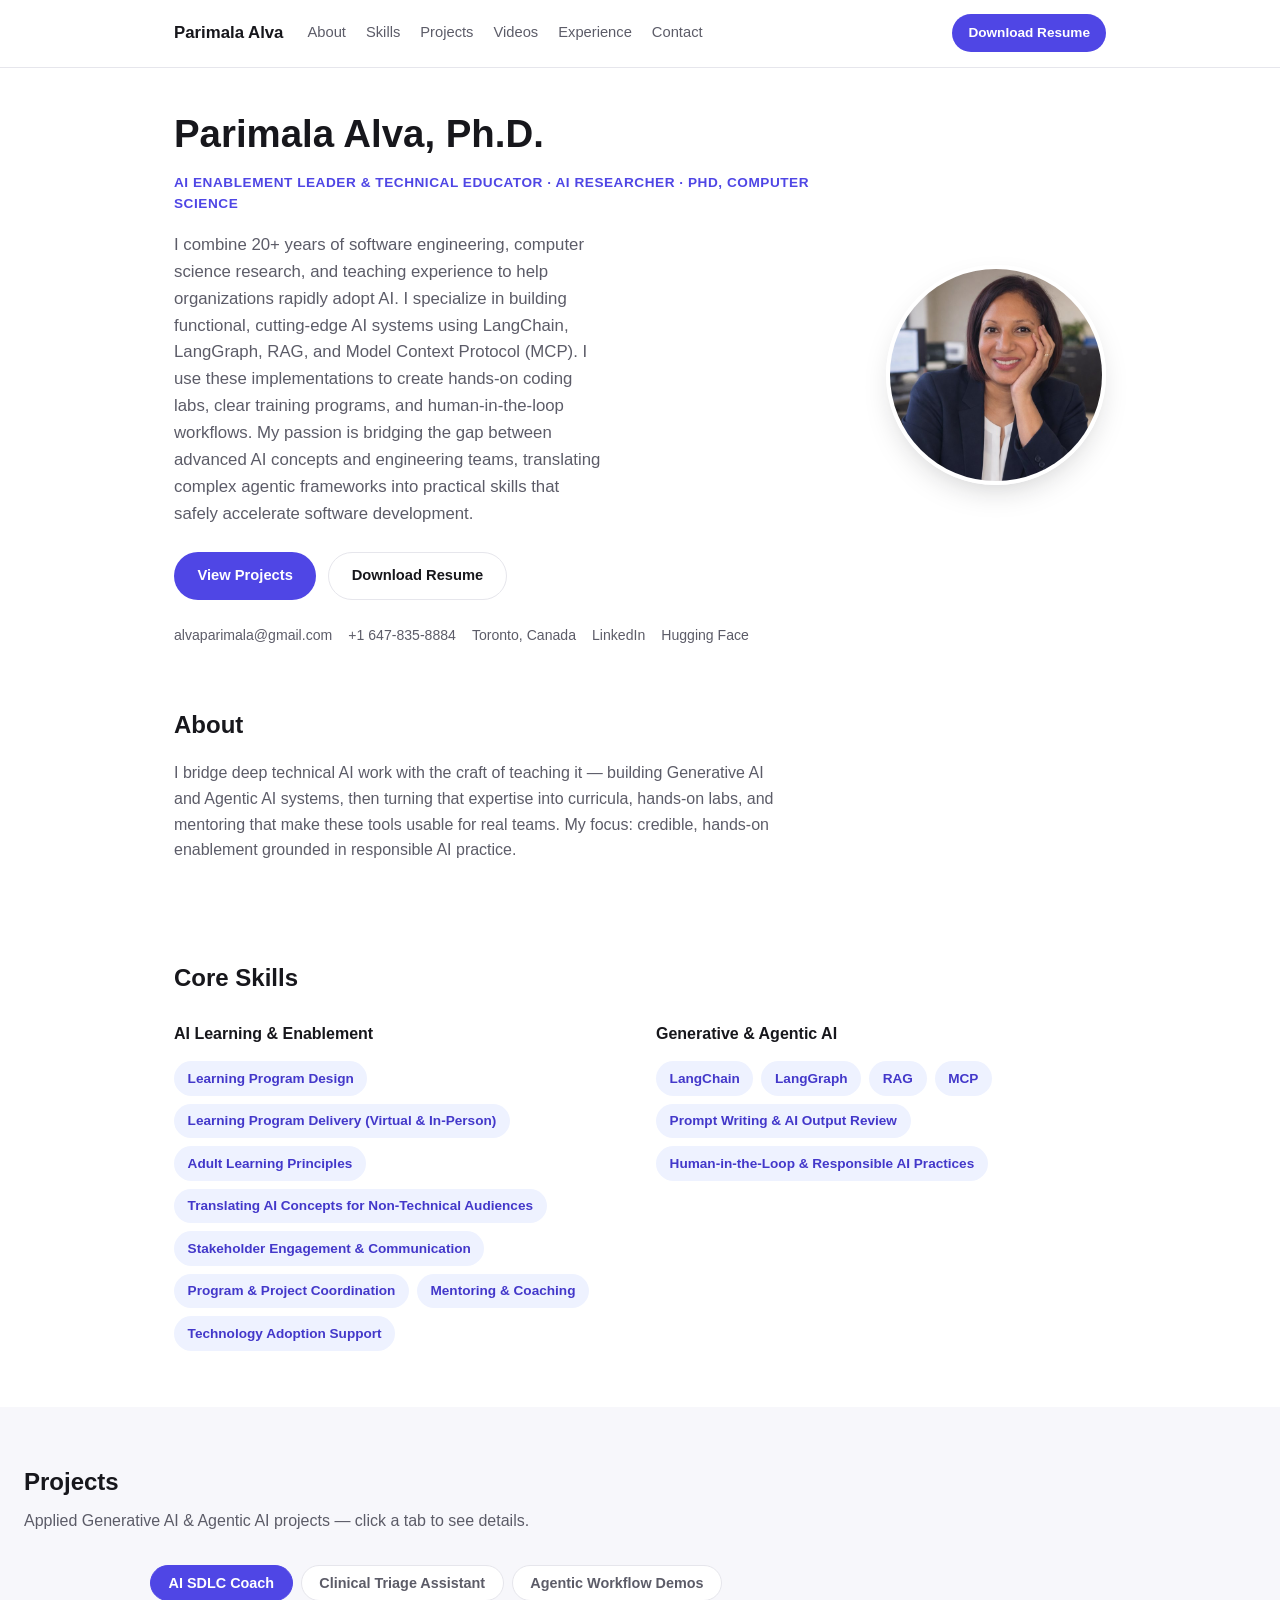
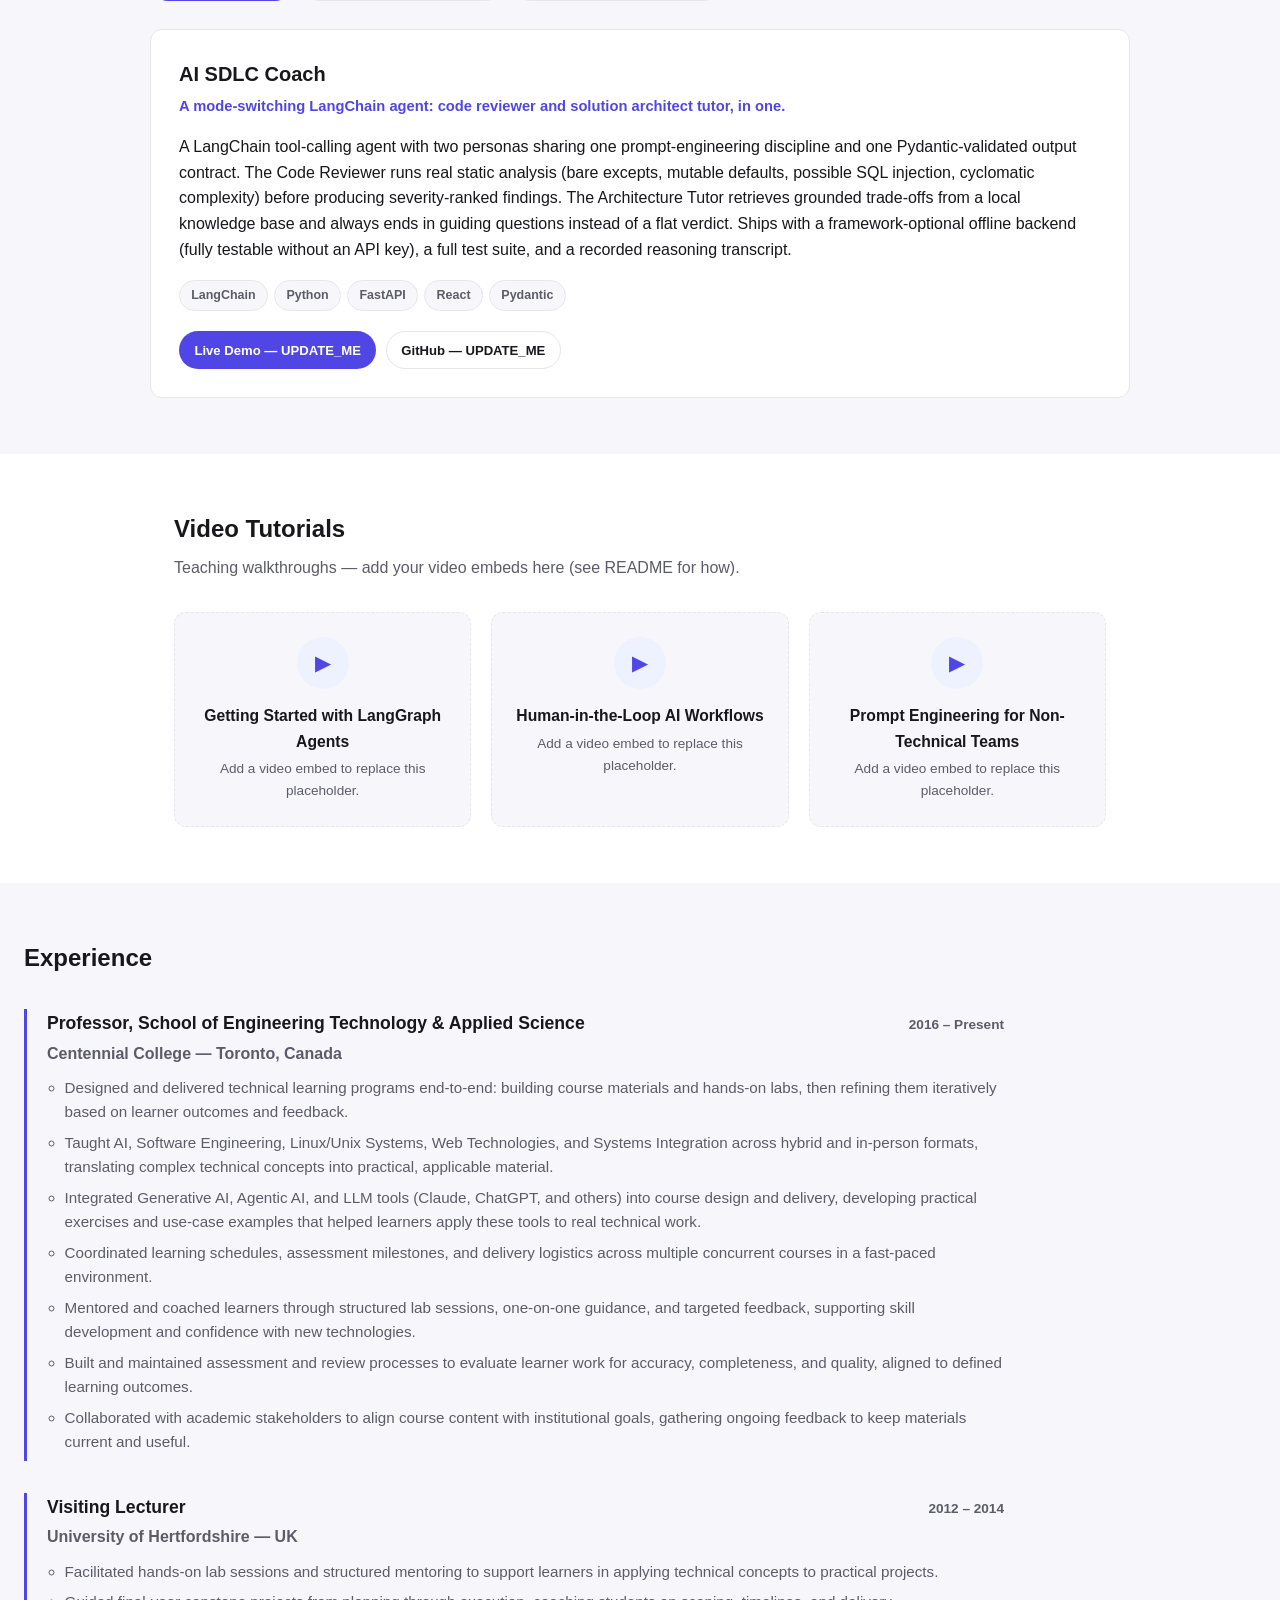
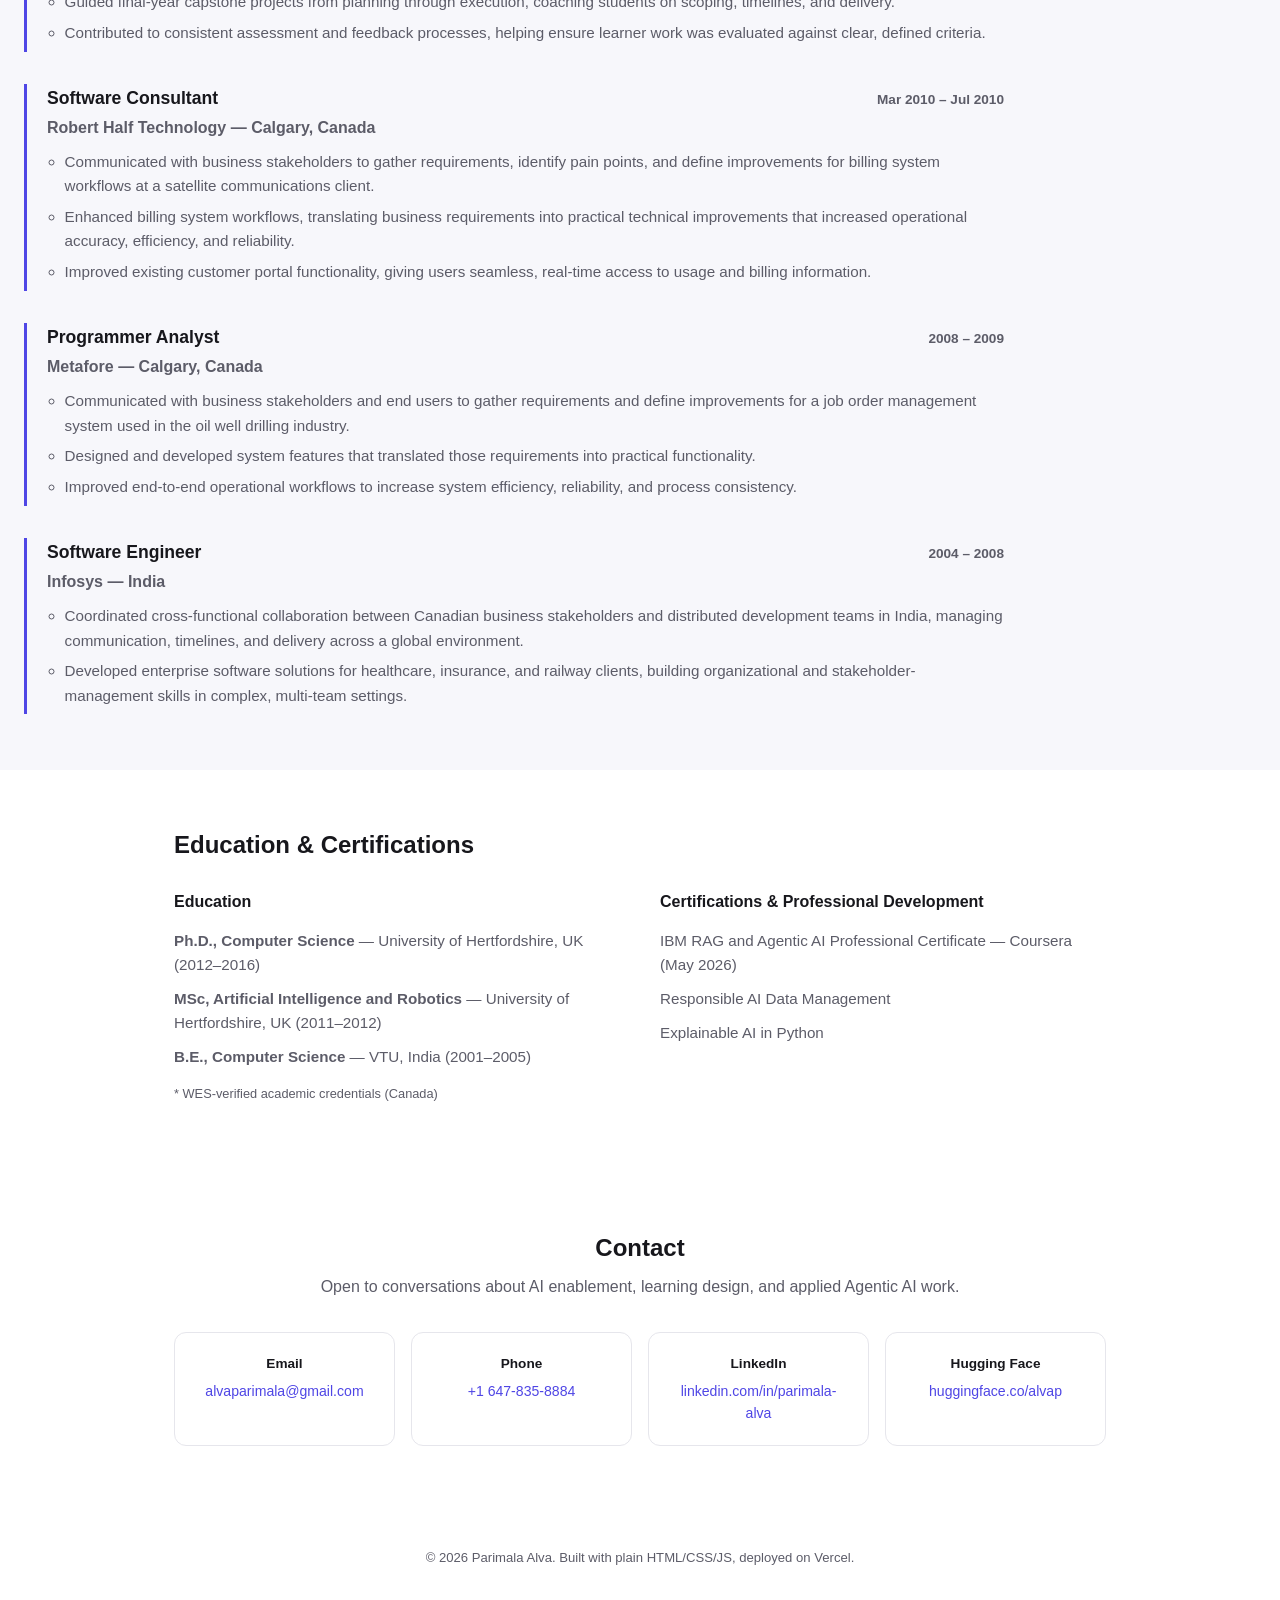
==== commit a5357bb4: "Revise meta description and hero text Updated the meta description and hero text to reflect current " ====
--- a/index.html
+++ b/index.html
@@ -4,7 +4,7 @@
   <meta charset="UTF-8" />
   <meta name="viewport" content="width=device-width, initial-scale=1.0" />
   <title>Parimala Alva, Ph.D. — AI Educator &amp; Agentic AI Practitioner</title>
-  <meta name="description" content="AI instructor, researcher, and Generative AI / Agentic AI practitioner. Portfolio, projects, and teaching resources." />
+  <meta name="description" content="AI Enablement Leader, Technical Educator , AI Researcher , PhD, Computer Science. Portfolio, projects, and teaching resources." />
   <link rel="icon" href="data:," />
   <link rel="stylesheet" href="styles.css" />
 </head>
@@ -30,8 +30,8 @@
     <!-- HERO -->
     <section class="hero">
       <div class="hero-text">
+        <h1>Parimala Alva, Ph.D.</h1>
         <p class="eyebrow">AI Enablement Leader &amp; Technical Educator · AI Researcher · PhD, Computer Science</p>
-        <h1>Parimala Alva, Ph.D.</h1>
         <p class="hero-summary">
           I combine 20+ years of software engineering, computer science research, and teaching experience to help organizations rapidly adopt AI.
           I specialize in building functional, cutting-edge AI systems using LangChain, LangGraph, RAG, and Model Context Protocol (MCP). I use these 
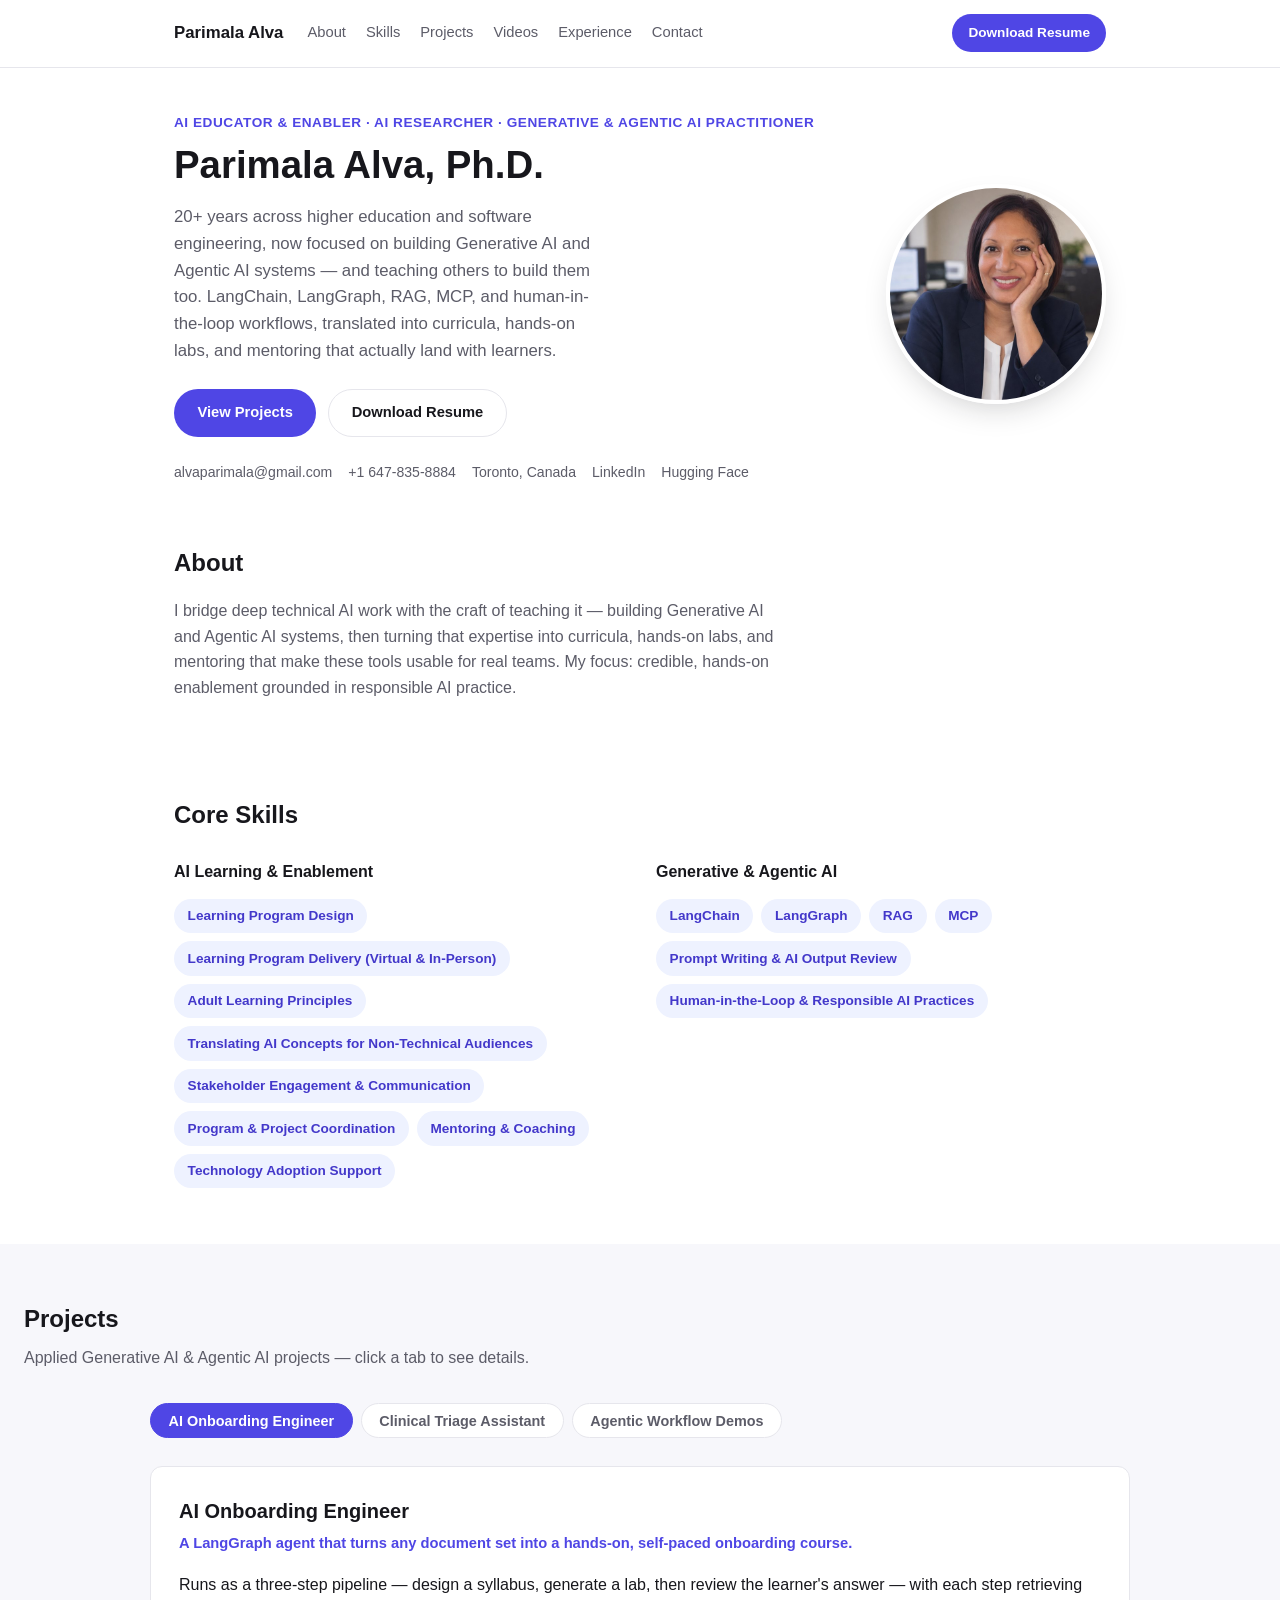
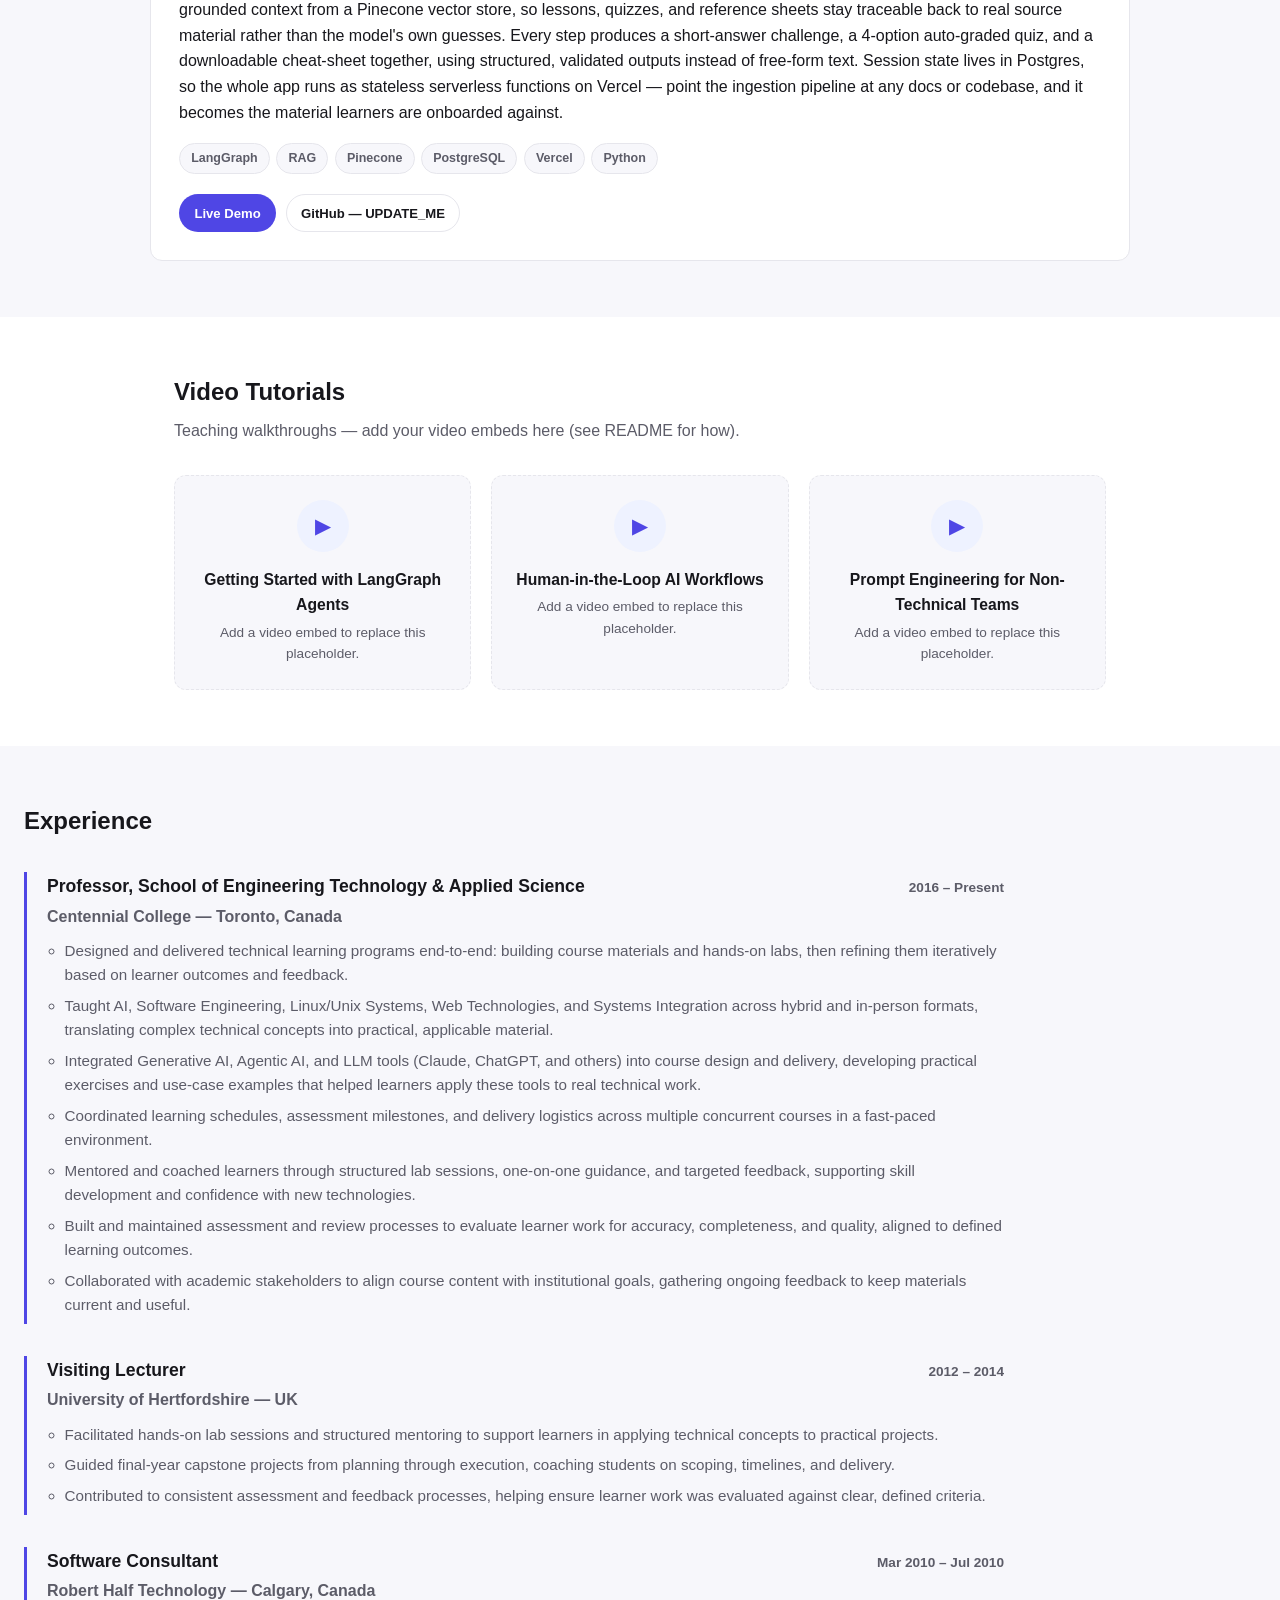
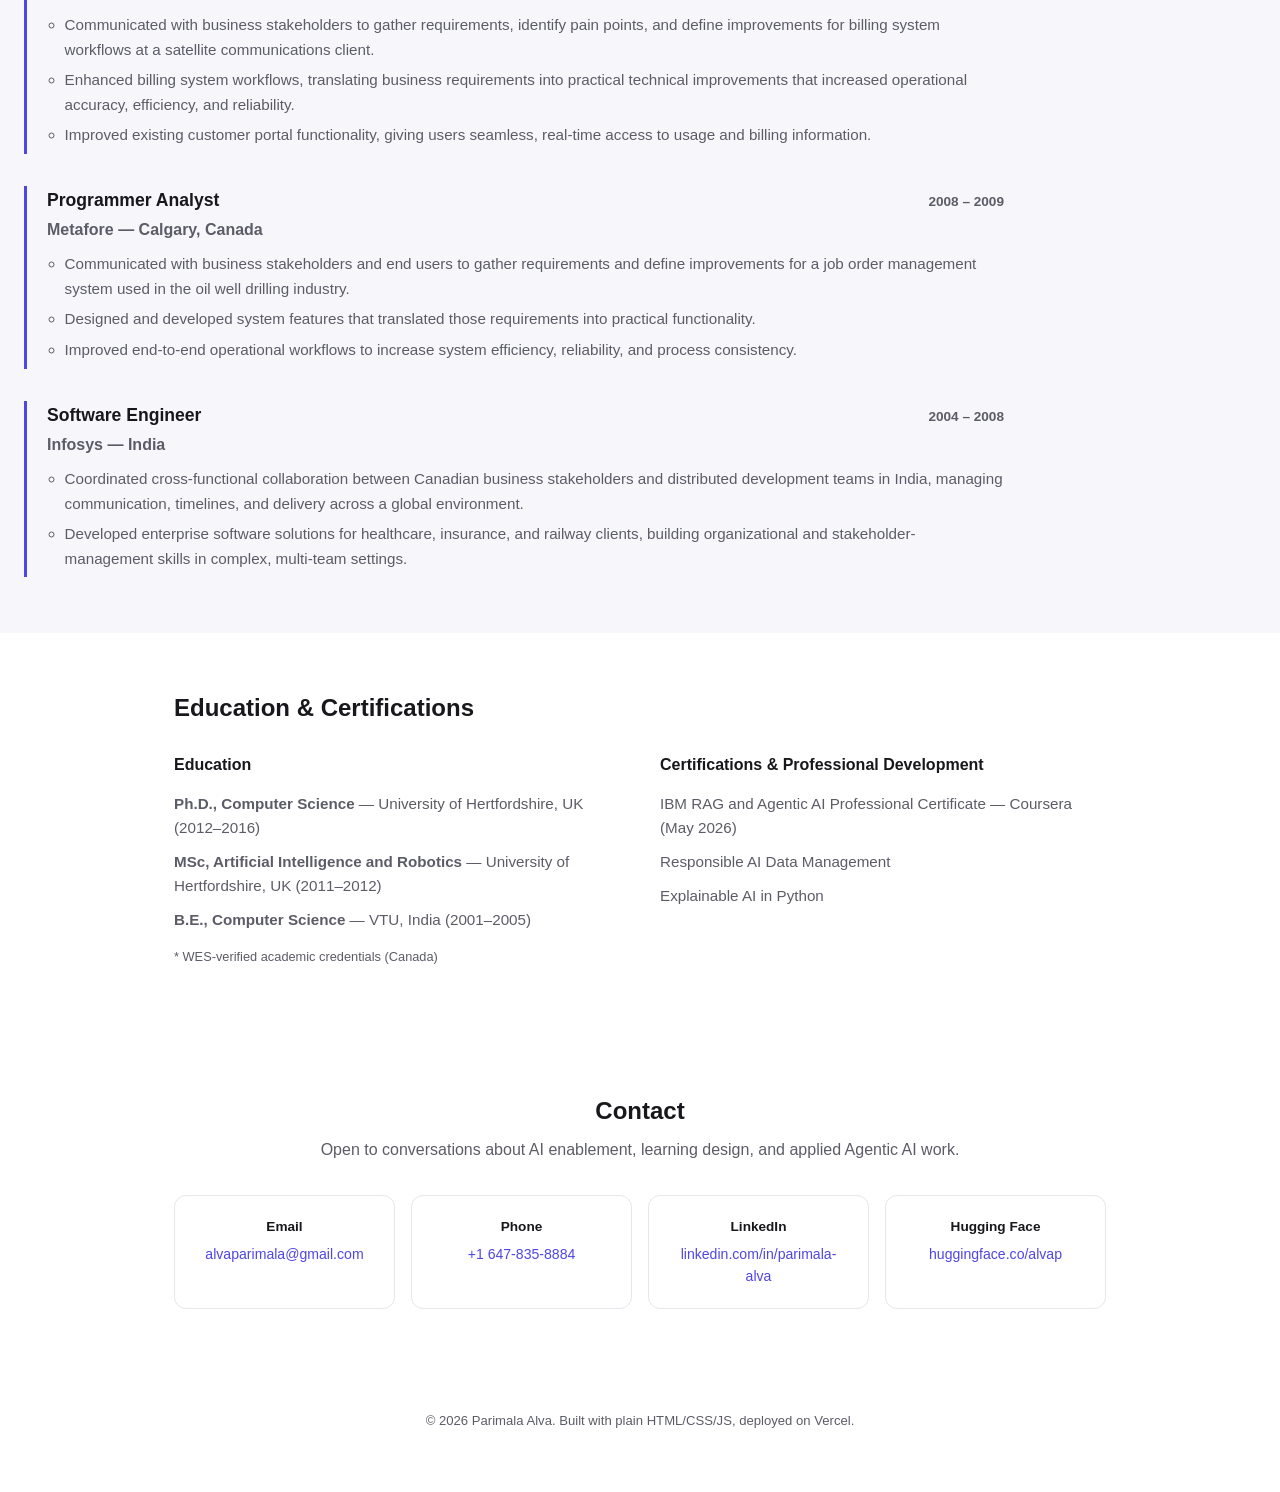
==== commit c8cc43f4: "Added a project and links" ====
--- a/index.html
+++ b/index.html
@@ -4,7 +4,7 @@
   <meta charset="UTF-8" />
   <meta name="viewport" content="width=device-width, initial-scale=1.0" />
   <title>Parimala Alva, Ph.D. — AI Educator &amp; Agentic AI Practitioner</title>
-  <meta name="description" content="AI Enablement Leader, Technical Educator , AI Researcher , PhD, Computer Science. Portfolio, projects, and teaching resources." />
+  <meta name="description" content="AI instructor, researcher, and Generative AI / Agentic AI practitioner. Portfolio, projects, and teaching resources." />
   <link rel="icon" href="data:," />
   <link rel="stylesheet" href="styles.css" />
 </head>
@@ -30,13 +30,13 @@
     <!-- HERO -->
     <section class="hero">
       <div class="hero-text">
+        <p class="eyebrow">AI Educator &amp; Enabler · AI Researcher · Generative &amp; Agentic AI Practitioner</p>
         <h1>Parimala Alva, Ph.D.</h1>
-        <p class="eyebrow">AI Enablement Leader &amp; Technical Educator · AI Researcher · PhD, Computer Science</p>
         <p class="hero-summary">
-          I combine 20+ years of software engineering, computer science research, and teaching experience to help organizations rapidly adopt AI.
-          I specialize in building functional, cutting-edge AI systems using LangChain, LangGraph, RAG, and Model Context Protocol (MCP). I use these 
-          implementations to create hands-on coding labs, clear training programs, and human-in-the-loop workflows. My passion is bridging the gap between 
-          advanced AI concepts and engineering teams, translating complex agentic frameworks into practical skills that safely accelerate software development.
+          20+ years across higher education and software engineering, now focused on building
+          Generative AI and Agentic AI systems — and teaching others to build them too.
+          LangChain, LangGraph, RAG, MCP, and human-in-the-loop workflows, translated into
+          curricula, hands-on labs, and mentoring that actually land with learners.
         </p>
         <div class="hero-actions">
           <a href="#projects" class="btn btn-primary">View Projects</a>
@@ -103,35 +103,37 @@
       <p class="section-subtitle">Applied Generative AI &amp; Agentic AI projects — click a tab to see details.</p>
 
       <div class="project-tabs" role="tablist">
-        <button class="project-tab is-active" role="tab" data-target="project-sdlc-coach">AI SDLC Coach</button>
+        <button class="project-tab is-active" role="tab" data-target="project-onboarding-engineer">AI Onboarding Engineer</button>
         <button class="project-tab" role="tab" data-target="project-triage">Clinical Triage Assistant</button>
         <button class="project-tab" role="tab" data-target="project-agentic-demos">Agentic Workflow Demos</button>
       </div>
 
       <div class="project-panels">
 
-        <article id="project-sdlc-coach" class="project-panel is-active">
-          <h3>AI SDLC Coach</h3>
-          <p class="project-tagline">A mode-switching LangChain agent: code reviewer and solution architect tutor, in one.</p>
+        <article id="project-onboarding-engineer" class="project-panel is-active">
+          <h3>AI Onboarding Engineer</h3>
+          <p class="project-tagline">A LangGraph agent that turns any document set into a hands-on, self-paced onboarding course.</p>
           <p>
-            A LangChain tool-calling agent with two personas sharing one prompt-engineering
-            discipline and one Pydantic-validated output contract. The Code Reviewer runs real
-            static analysis (bare excepts, mutable defaults, possible SQL injection, cyclomatic
-            complexity) before producing severity-ranked findings. The Architecture Tutor
-            retrieves grounded trade-offs from a local knowledge base and always ends in guiding
-            questions instead of a flat verdict. Ships with a framework-optional offline backend
-            (fully testable without an API key), a full test suite, and a recorded reasoning
-            transcript.
+            Runs as a three-step pipeline — design a syllabus, generate a lab, then review the
+            learner's answer — with each step retrieving grounded context from a Pinecone vector
+            store, so lessons, quizzes, and reference sheets stay traceable back to real source
+            material rather than the model's own guesses. Every step produces a short-answer
+            challenge, a 4-option auto-graded quiz, and a downloadable cheat-sheet together, using
+            structured, validated outputs instead of free-form text. Session state lives in
+            Postgres, so the whole app runs as stateless serverless functions on Vercel — point
+            the ingestion pipeline at any docs or codebase, and it becomes the material learners
+            are onboarded against.
           </p>
           <ul class="tech-tags">
-            <li>LangChain</li>
+            <li>LangGraph</li>
+            <li>RAG</li>
+            <li>Pinecone</li>
+            <li>PostgreSQL</li>
+            <li>Vercel</li>
             <li>Python</li>
-            <li>FastAPI</li>
-            <li>React</li>
-            <li>Pydantic</li>
           </ul>
           <div class="project-links">
-            <a href="#" class="btn btn-small btn-primary">Live Demo — UPDATE_ME</a>
+            <a href="https://ai-onboarding-engineer-4umq3nhjf-pa11aajs-projects.vercel.app/" target="_blank" rel="noreferrer" class="btn btn-small btn-primary">Live Demo</a>
             <a href="#" class="btn btn-small btn-secondary">GitHub — UPDATE_ME</a>
           </div>
         </article>
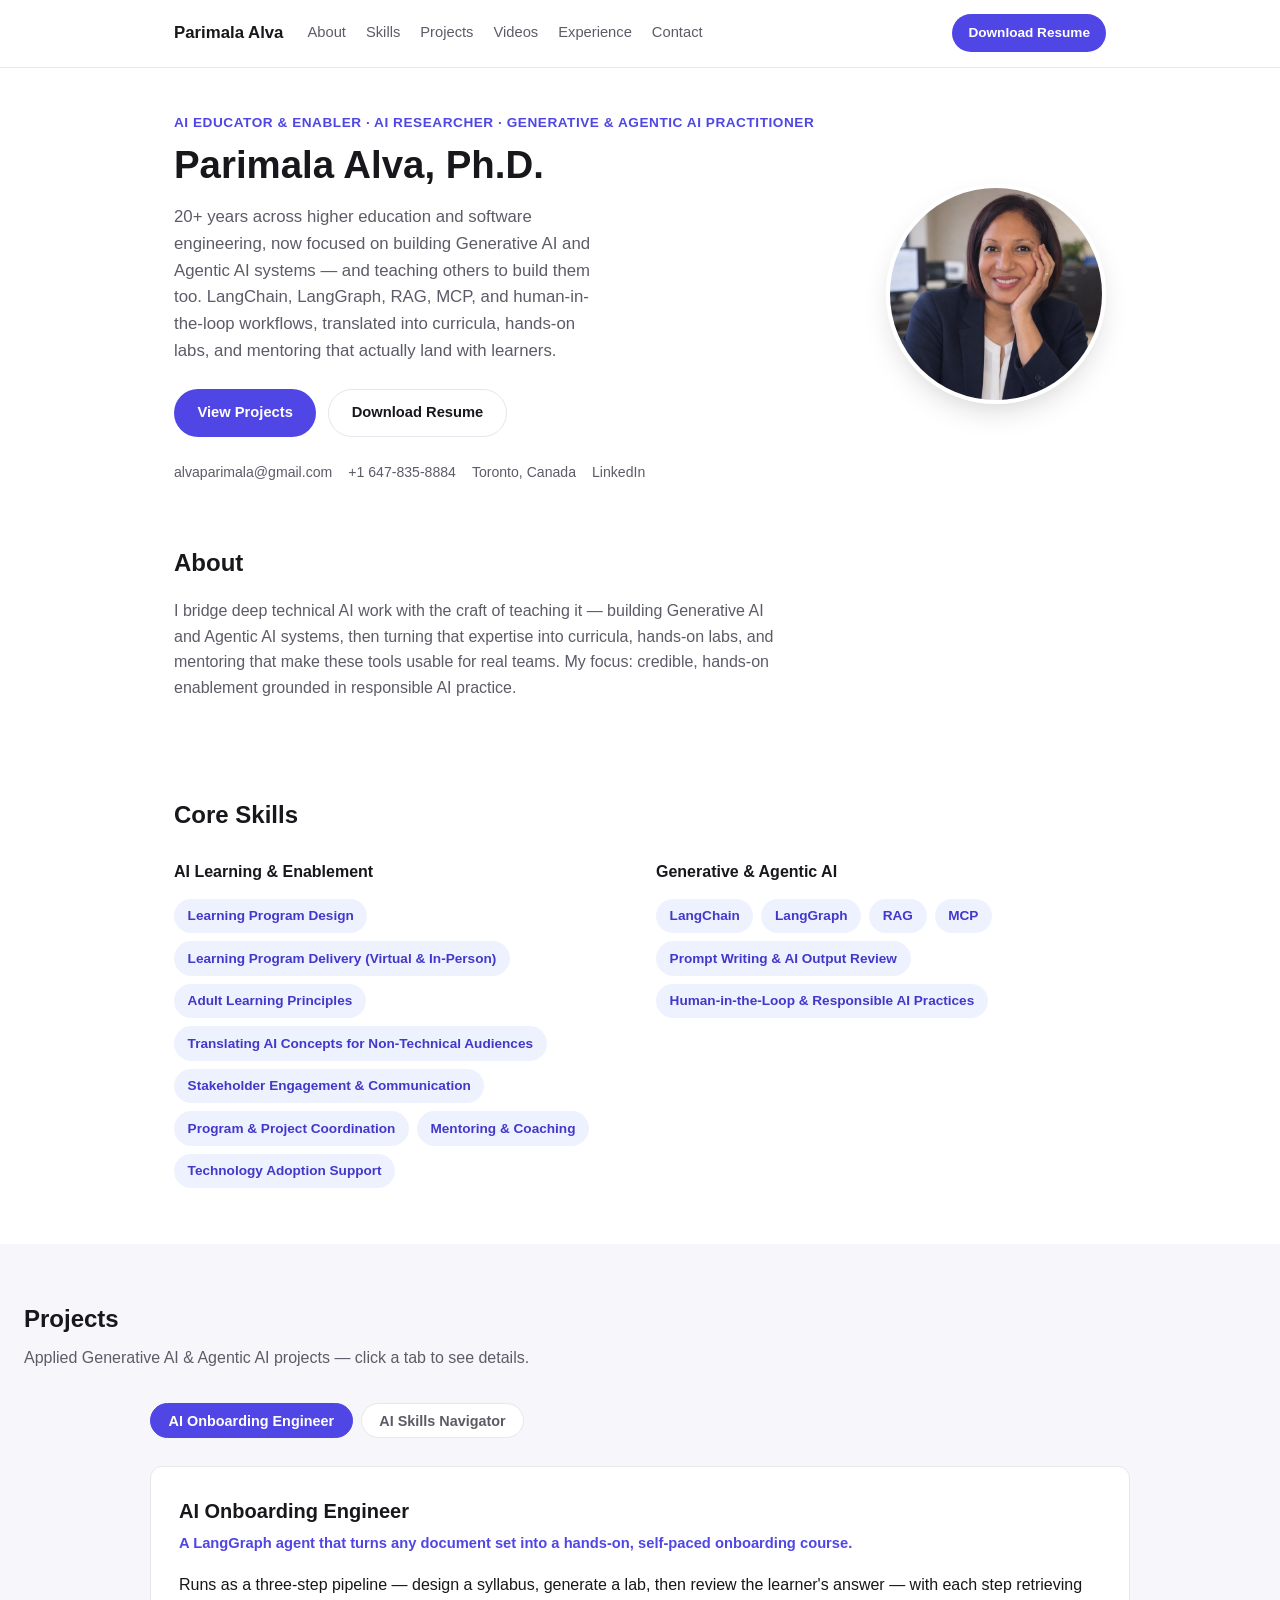
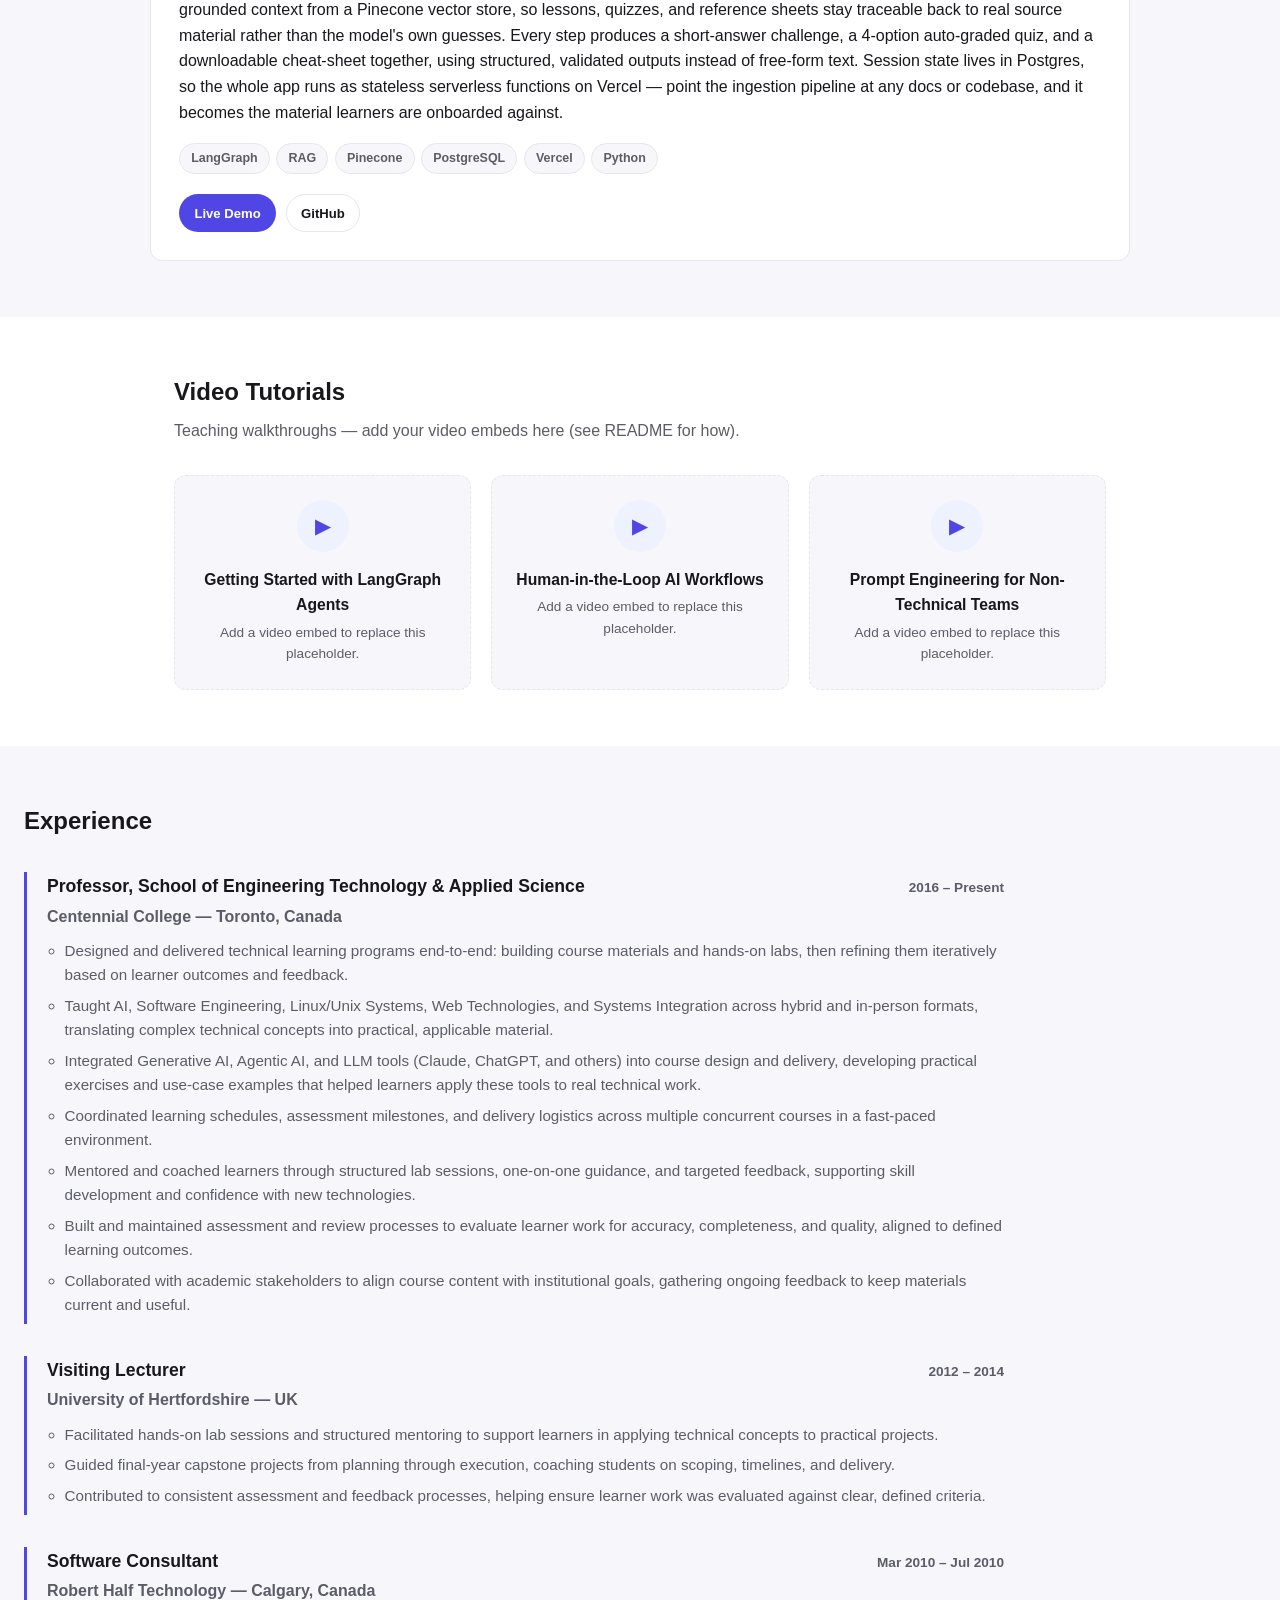
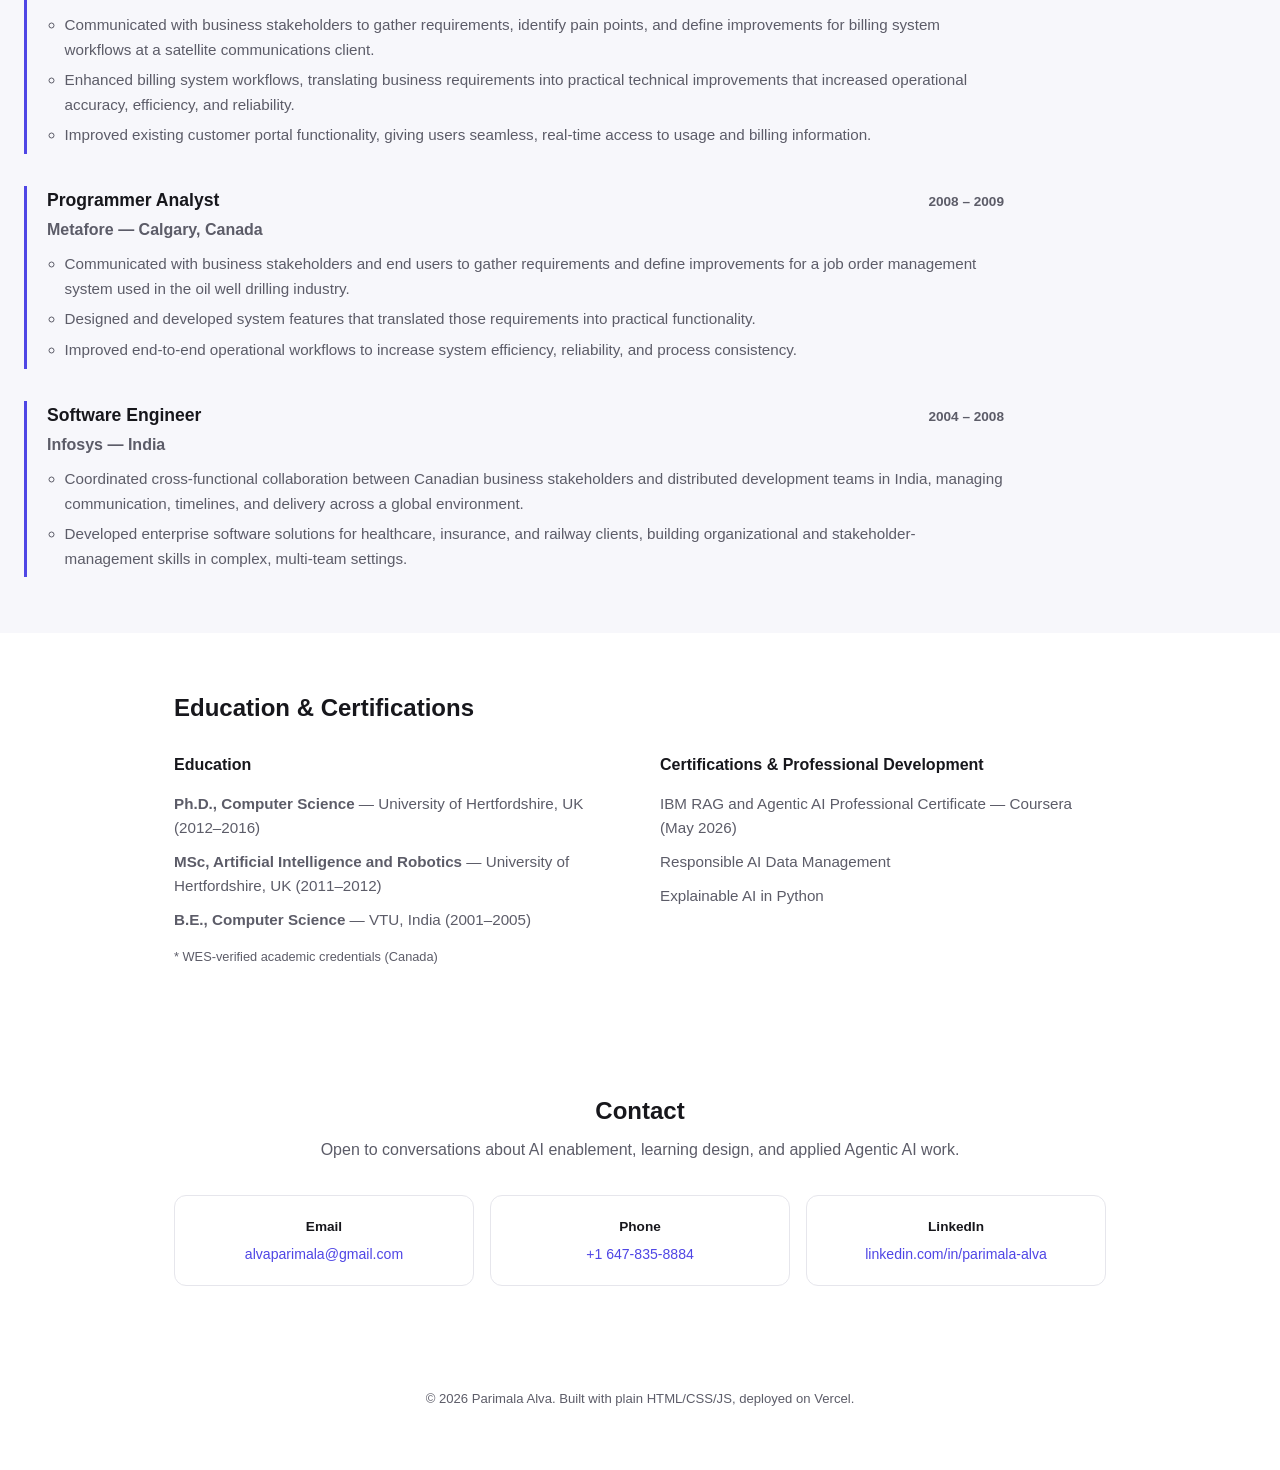
==== commit 256f6801: "Add Skills Navigator Project" ====
--- a/index.html
+++ b/index.html
@@ -47,7 +47,6 @@
           <li><a href="tel:+16478358884">+1 647-835-8884</a></li>
           <li>Toronto, Canada</li>
           <li><a href="https://linkedin.com/in/parimala-alva" target="_blank" rel="noreferrer">LinkedIn</a></li>
-          <li><a href="https://huggingface.co/alvap" target="_blank" rel="noreferrer">Hugging Face</a></li>
         </ul>
       </div>
       <div class="hero-photo">
@@ -104,8 +103,7 @@
 
       <div class="project-tabs" role="tablist">
         <button class="project-tab is-active" role="tab" data-target="project-onboarding-engineer">AI Onboarding Engineer</button>
-        <button class="project-tab" role="tab" data-target="project-triage">Clinical Triage Assistant</button>
-        <button class="project-tab" role="tab" data-target="project-agentic-demos">Agentic Workflow Demos</button>
+        <button class="project-tab" role="tab" data-target="project-skills-navigator">AI Skills Navigator</button>
       </div>
 
       <div class="project-panels">
@@ -133,46 +131,34 @@
             <li>Python</li>
           </ul>
           <div class="project-links">
-            <a href="https://ai-onboarding-engineer-4umq3nhjf-pa11aajs-projects.vercel.app/" target="_blank" rel="noreferrer" class="btn btn-small btn-primary">Live Demo</a>
-            <a href="#" class="btn btn-small btn-secondary">GitHub — UPDATE_ME</a>
+            <a href="https://ai-onboarding-engineer.vercel.app/" target="_blank" rel="noreferrer" class="btn btn-small btn-primary">Live Demo</a>
+            <a href="https://github.com/pa11aaj/ai-onboarding-engineer" target="_blank" rel="noreferrer" class="btn btn-small btn-secondary">GitHub</a>
           </div>
         </article>
 
-        <article id="project-triage" class="project-panel">
-          <h3>Human-in-the-Loop Clinical Triage Assistant</h3>
-          <p class="project-tagline">A reviewable AI assistant, built to keep a human in the loop by design.</p>
+        <article id="project-skills-navigator" class="project-panel">
+          <h3>AI Skills Navigator &amp; L&amp;D Ops Assistant</h3>
+          <p class="project-tagline">A rule-based web app that automates AI training plans, learner support, and feedback triage for L&amp;D teams.</p>
           <p>
-            Built with LangGraph, Gradio, and Python, incorporating human review workflows and
-            LangSmith-based traceability and evaluation for reviewing AI-generated outputs. Focused
-            on making an AI system's reasoning inspectable and correctable rather than opaque —
-            a pattern especially important in a clinical context.
+            Automates three time-consuming L&amp;D jobs: builds each employee a personalized
+            30/60/90-day AI training plan based on department and comfort level, answers learner
+            questions about schedules, prerequisites, and credits instantly through a built-in
+            chatbot, and turns uploaded survey feedback into a sentiment summary with a short list
+            of action items. Learners get faster, more consistent guidance, and coordinators get
+            back the hours they used to spend on manual planning and feedback review. Built with
+            Next.js (App Router) and TypeScript, styled with Tailwind CSS, using simple rule-based
+            logic instead of an external AI API — so it needs no key or setup — and deploys
+            straight to Vercel.
           </p>
           <ul class="tech-tags">
-            <li>LangGraph</li>
-            <li>Gradio</li>
-            <li>Python</li>
-            <li>LangSmith</li>
+            <li>Next.js</li>
+            <li>TypeScript</li>
+            <li>Tailwind CSS</li>
+            <li>Vercel</li>
           </ul>
           <div class="project-links">
-            <a href="https://huggingface.co/alvap" target="_blank" rel="noreferrer" class="btn btn-small btn-primary">View on Hugging Face</a>
-          </div>
-        </article>
-
-        <article id="project-agentic-demos" class="project-panel">
-          <h3>Agentic AI Workflow Demonstrations</h3>
-          <p class="project-tagline">Patterns for coordinating and reviewing AI agent behavior.</p>
-          <p>
-            A set of Agentic AI workflow demonstrations covering orchestration, task routing,
-            parallel processing, and sequential multi-agent pipelines using LangGraph — exploring
-            practical patterns for coordinating multiple agents and reviewing their behavior.
-          </p>
-          <ul class="tech-tags">
-            <li>LangGraph</li>
-            <li>Multi-agent orchestration</li>
-            <li>Python</li>
-          </ul>
-          <div class="project-links">
-            <a href="https://huggingface.co/alvap" target="_blank" rel="noreferrer" class="btn btn-small btn-primary">View on Hugging Face</a>
+            <a href="https://ai-skills-navigator.vercel.app/" target="_blank" rel="noreferrer" class="btn btn-small btn-primary">Live Demo</a>
+            <a href="https://github.com/pa11aaj/AI_Skills_Navigator" target="_blank" rel="noreferrer" class="btn btn-small btn-secondary">GitHub</a>
           </div>
         </article>
 
@@ -304,7 +290,6 @@
         <a href="mailto:alvaparimala@gmail.com" class="contact-card">Email<br /><span>alvaparimala@gmail.com</span></a>
         <a href="tel:+16478358884" class="contact-card">Phone<br /><span>+1 647-835-8884</span></a>
         <a href="https://linkedin.com/in/parimala-alva" target="_blank" rel="noreferrer" class="contact-card">LinkedIn<br /><span>linkedin.com/in/parimala-alva</span></a>
-        <a href="https://huggingface.co/alvap" target="_blank" rel="noreferrer" class="contact-card">Hugging Face<br /><span>huggingface.co/alvap</span></a>
       </div>
     </section>
 
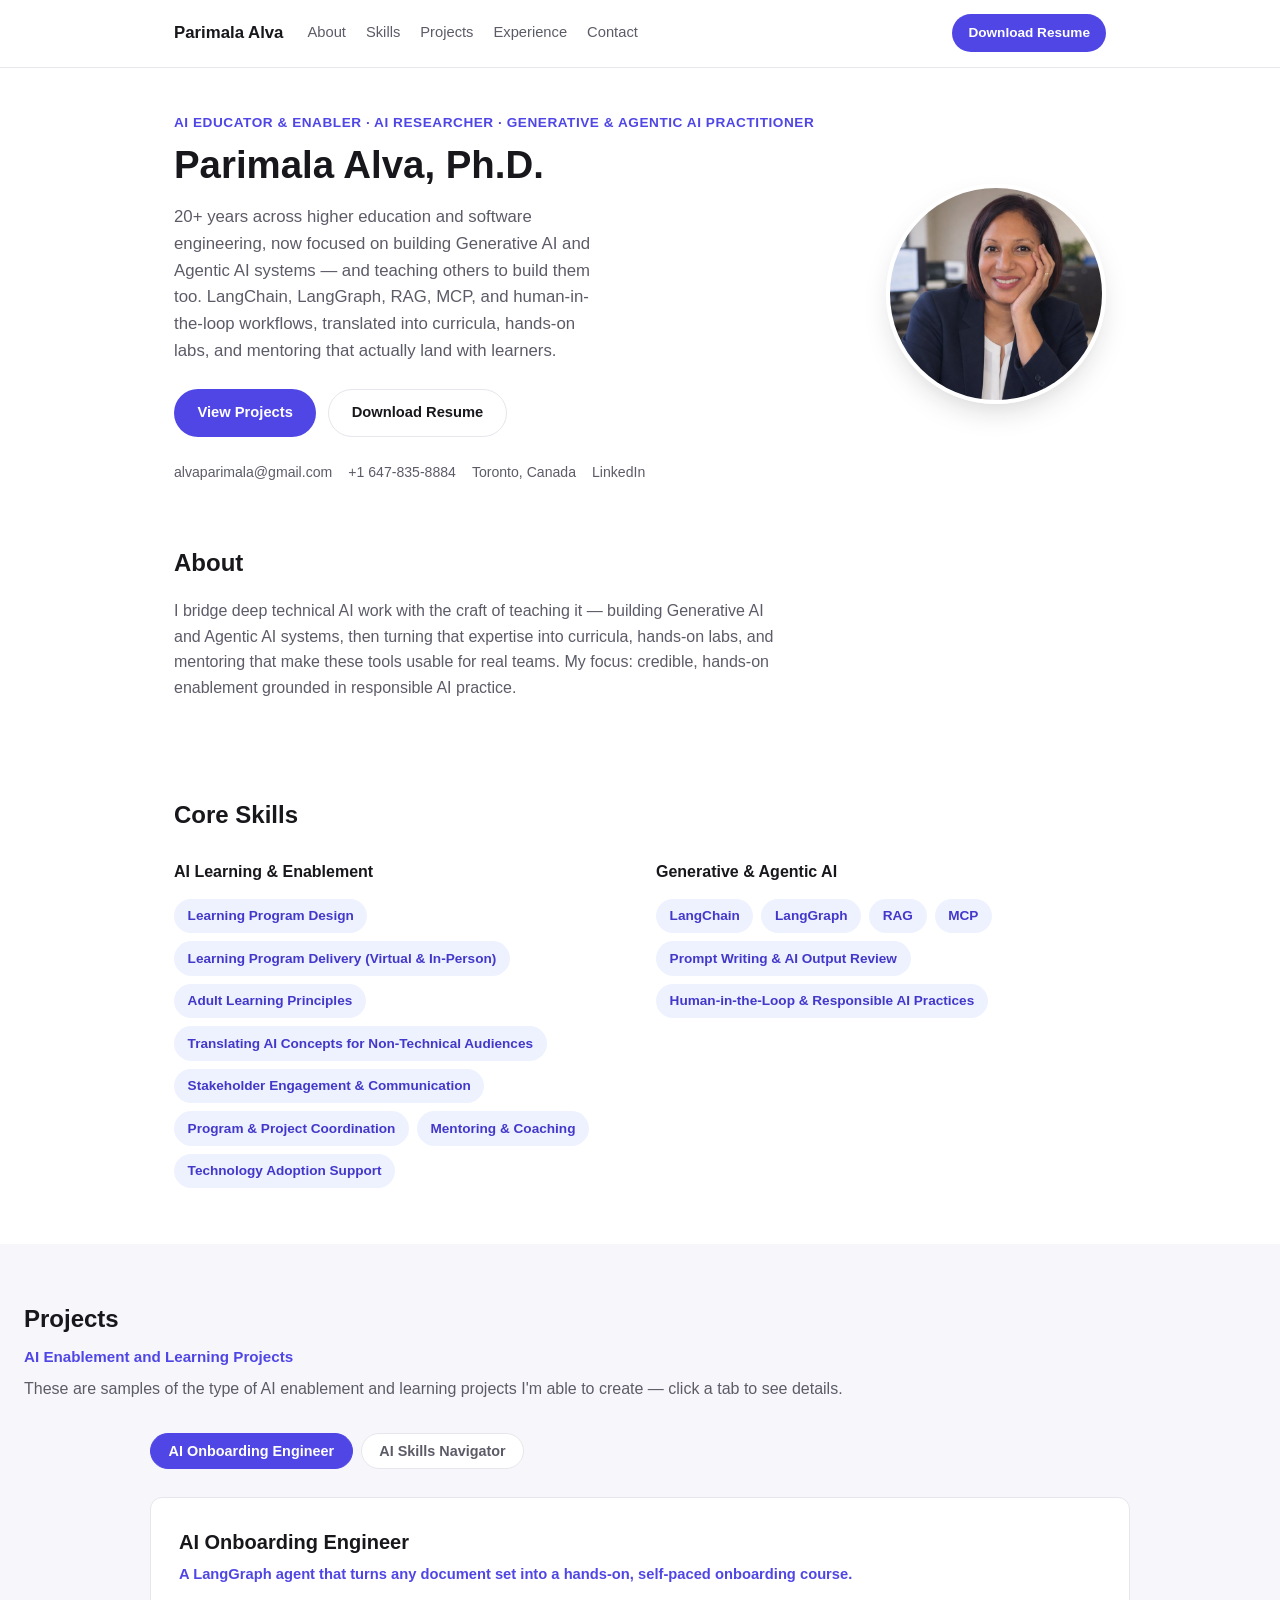
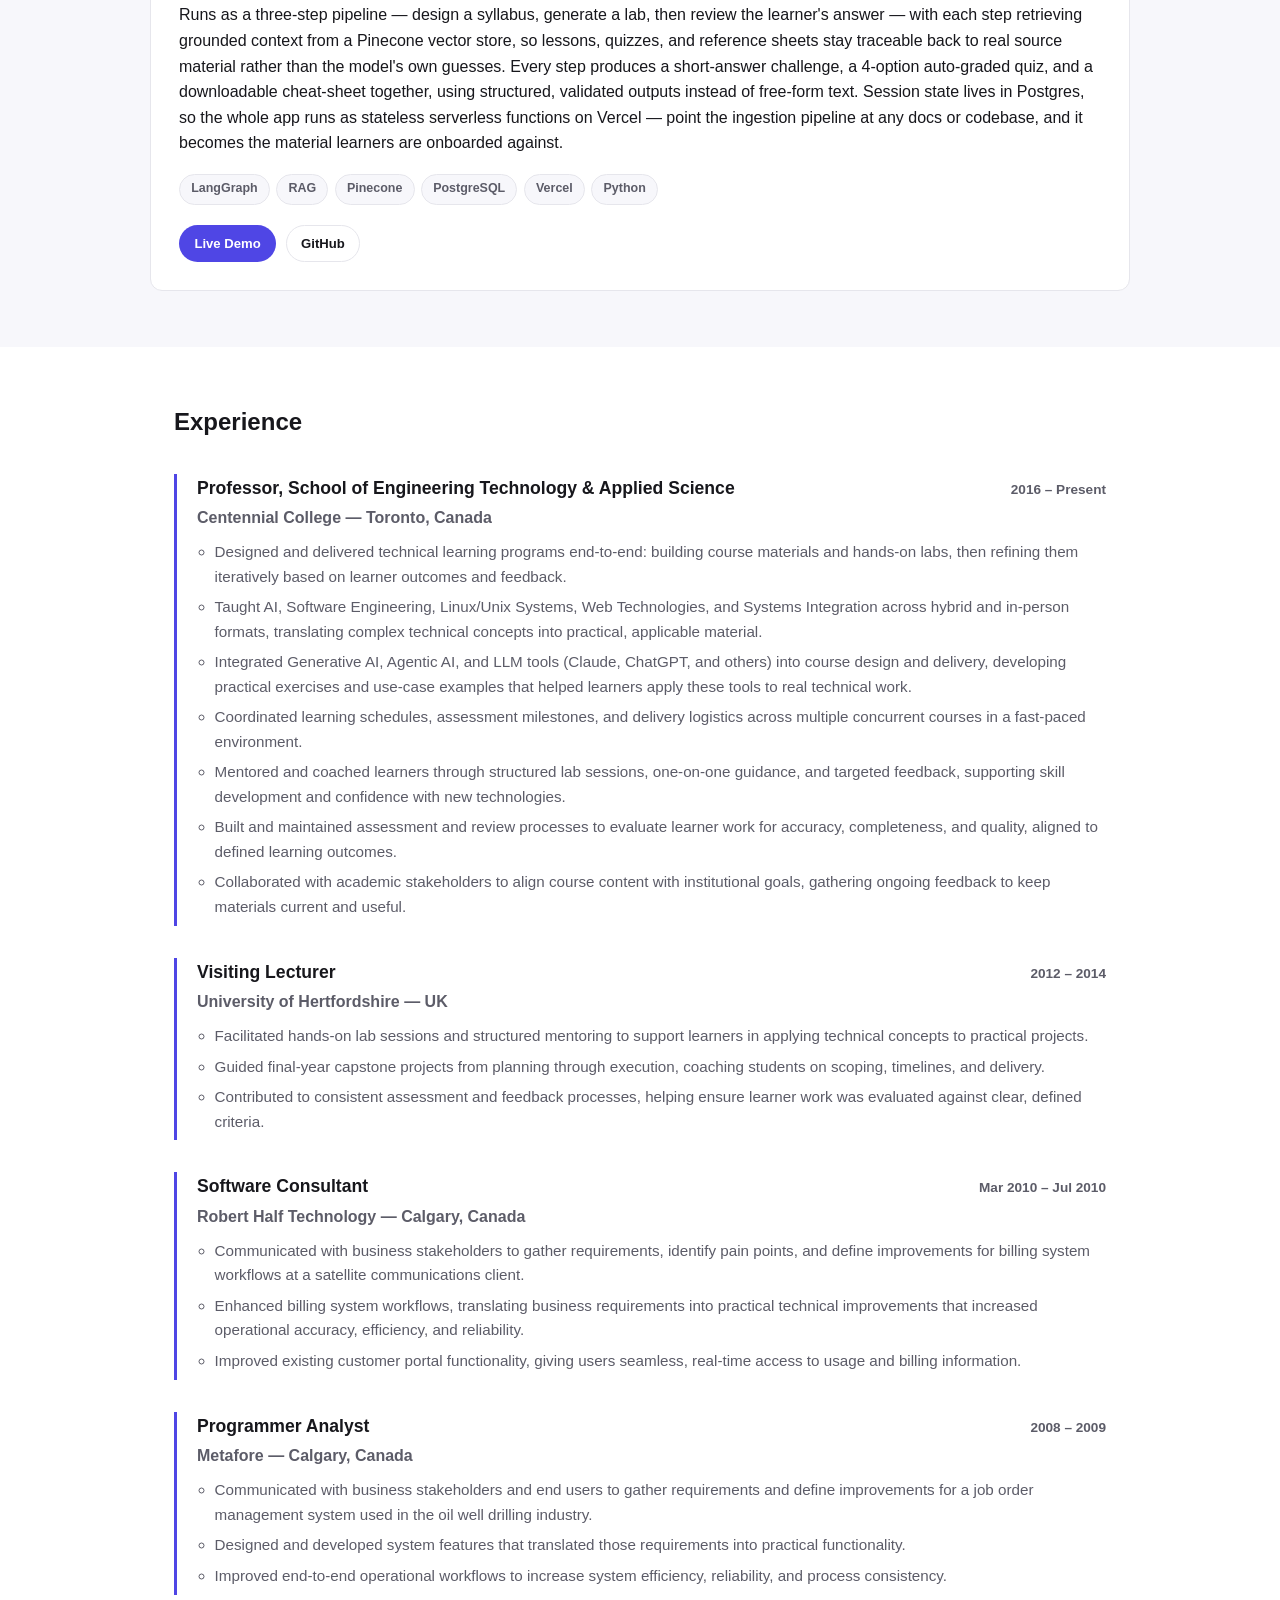
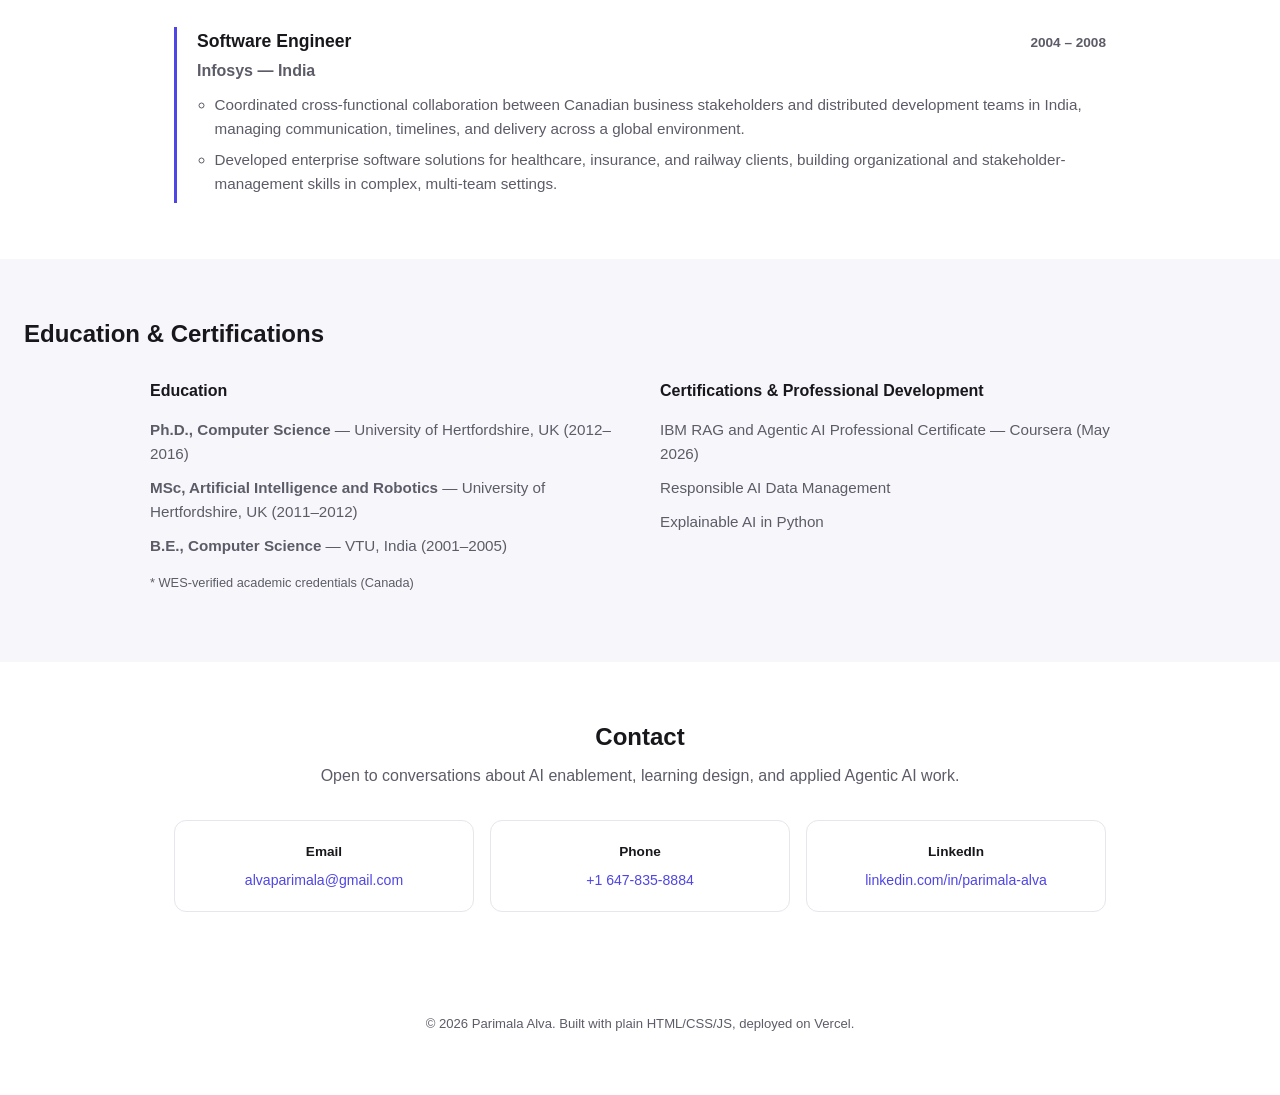
==== commit 9898774c: "Removed Videos Tab for now" ====
--- a/index.html
+++ b/index.html
@@ -17,11 +17,10 @@
         <a href="#about">About</a>
         <a href="#skills">Skills</a>
         <a href="#projects">Projects</a>
-        <a href="#videos">Videos</a>
         <a href="#experience">Experience</a>
         <a href="#contact">Contact</a>
       </nav>
-      <a class="nav-resume-btn" href="assets/Parimala_Alva_Resume.pdf" download>Download Resume</a>
+      <a class="nav-resume-btn" href="assets/AI_Enablement_Resume.pdf" download>Download Resume</a>
     </div>
   </header>
 
@@ -40,7 +39,7 @@
         </p>
         <div class="hero-actions">
           <a href="#projects" class="btn btn-primary">View Projects</a>
-          <a href="assets/Parimala_Alva_Resume.pdf" class="btn btn-secondary" download>Download Resume</a>
+          <a href="assets/AI_Enablement_Resume.pdf" class="btn btn-secondary" download>Download Resume</a>
         </div>
         <ul class="hero-contact">
           <li><a href="mailto:alvaparimala@gmail.com">alvaparimala@gmail.com</a></li>
@@ -50,7 +49,7 @@
         </ul>
       </div>
       <div class="hero-photo">
-        <img src="assets/parimala-photo.jpg" alt="Portrait of Parimala Alva" width="640" height="960" />
+        <img src="assets/profile-photo.jpg" alt="Portrait of Parimala Alva" width="640" height="960" />
       </div>
     </section>
 
@@ -99,7 +98,8 @@
     <!-- PROJECTS (tabbed) -->
     <section id="projects" class="section section-alt">
       <h2 class="section-title">Projects</h2>
-      <p class="section-subtitle">Applied Generative AI &amp; Agentic AI projects — click a tab to see details.</p>
+      <p class="section-subtitle-label">AI Enablement and Learning Projects</p>
+      <p class="section-subtitle">These are samples of the type of AI enablement and learning projects I'm able to create — click a tab to see details.</p>
 
       <div class="project-tabs" role="tablist">
         <button class="project-tab is-active" role="tab" data-target="project-onboarding-engineer">AI Onboarding Engineer</button>
@@ -165,31 +165,8 @@
       </div>
     </section>
 
-    <!-- VIDEOS -->
-    <section id="videos" class="section">
-      <h2 class="section-title">Video Tutorials</h2>
-      <p class="section-subtitle">Teaching walkthroughs — add your video embeds here (see README for how).</p>
-      <div class="video-grid">
-        <div class="video-card video-card--placeholder">
-          <div class="video-placeholder">▶</div>
-          <h4>Getting Started with LangGraph Agents</h4>
-          <p>Add a video embed to replace this placeholder.</p>
-        </div>
-        <div class="video-card video-card--placeholder">
-          <div class="video-placeholder">▶</div>
-          <h4>Human-in-the-Loop AI Workflows</h4>
-          <p>Add a video embed to replace this placeholder.</p>
-        </div>
-        <div class="video-card video-card--placeholder">
-          <div class="video-placeholder">▶</div>
-          <h4>Prompt Engineering for Non-Technical Teams</h4>
-          <p>Add a video embed to replace this placeholder.</p>
-        </div>
-      </div>
-    </section>
-
     <!-- EXPERIENCE -->
-    <section id="experience" class="section section-alt">
+    <section id="experience" class="section">
       <h2 class="section-title">Experience</h2>
       <ol class="timeline">
         <li class="timeline-item">
@@ -259,7 +236,7 @@
     </section>
 
     <!-- EDUCATION -->
-    <section id="education" class="section">
+    <section id="education" class="section section-alt">
       <h2 class="section-title">Education &amp; Certifications</h2>
       <div class="edu-grid">
         <div>
--- a/styles.css
+++ b/styles.css
@@ -216,6 +216,13 @@
 
 .section-title {
   font-size: 1.5rem;
+  margin: 0 0 0.4rem;
+}
+
+.section-subtitle-label {
+  color: var(--accent);
+  font-weight: 700;
+  font-size: 0.95rem;
   margin: 0 0 0.4rem;
 }
 
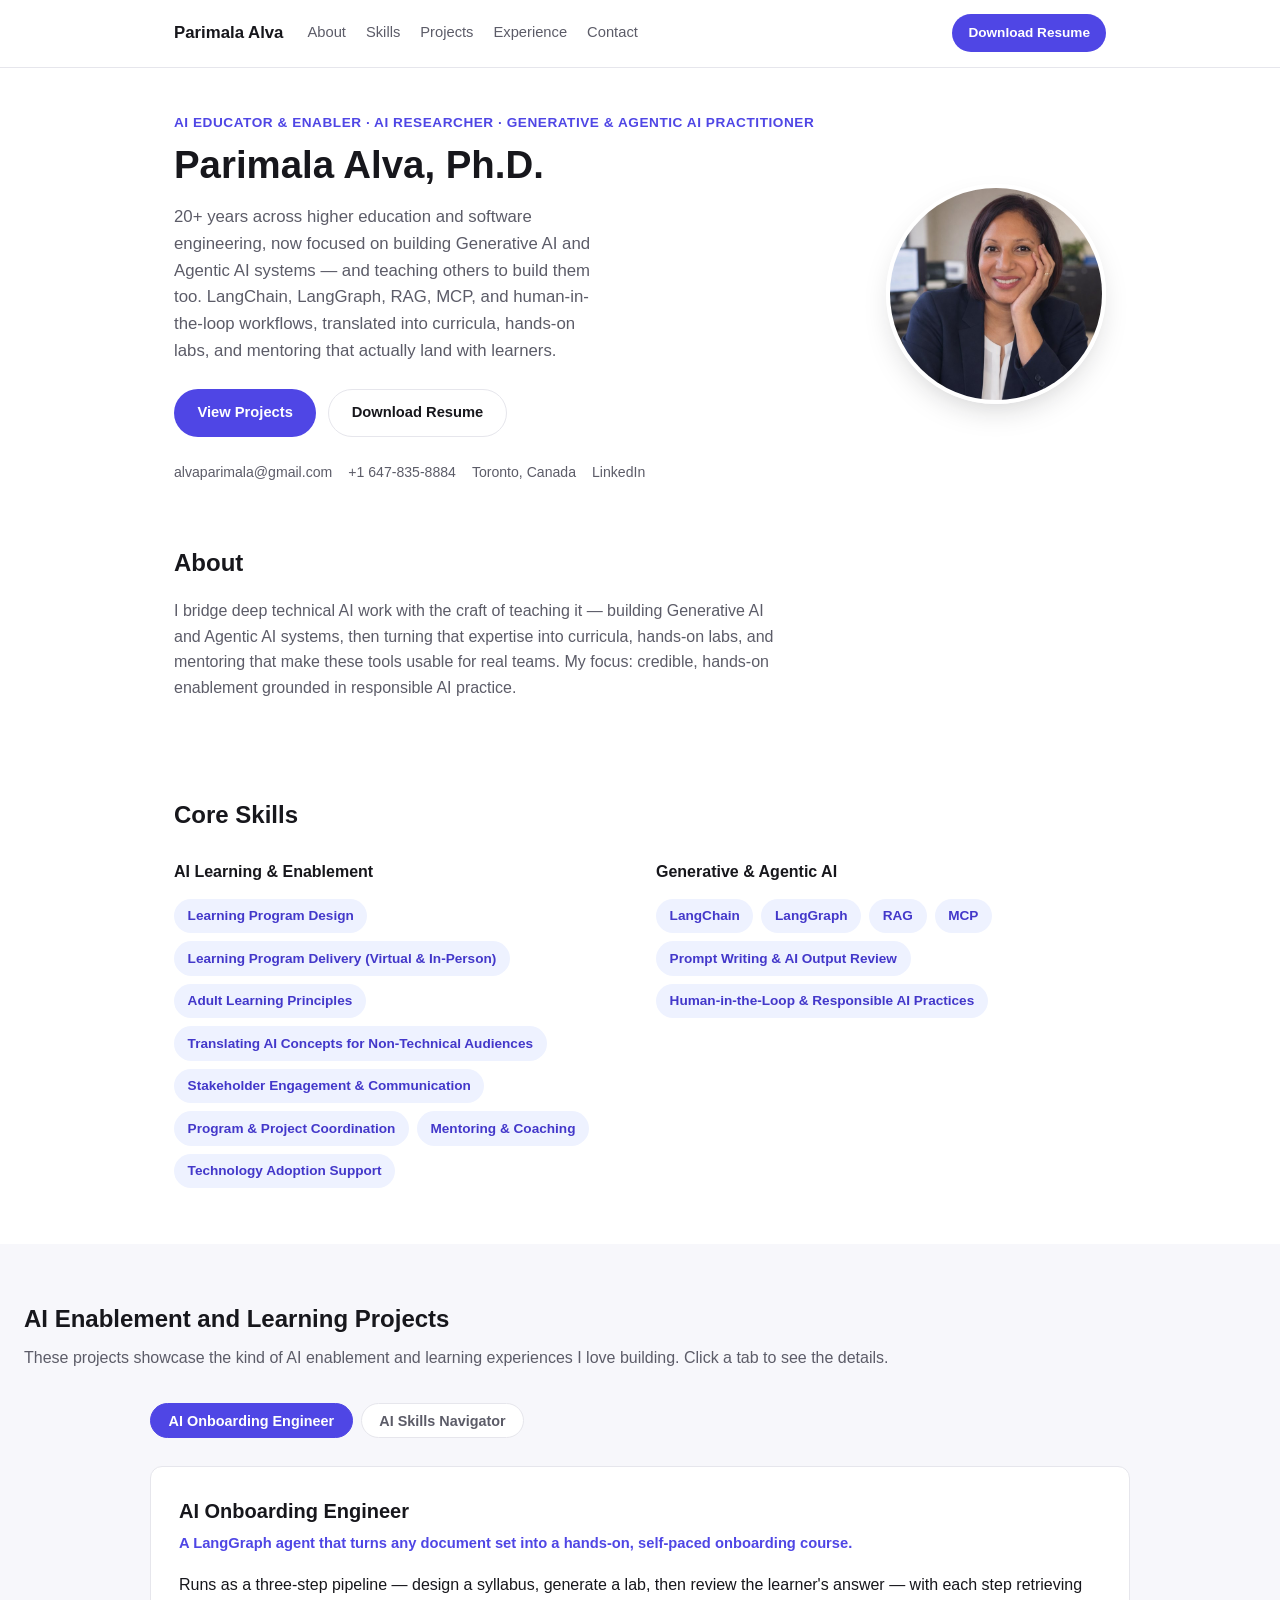
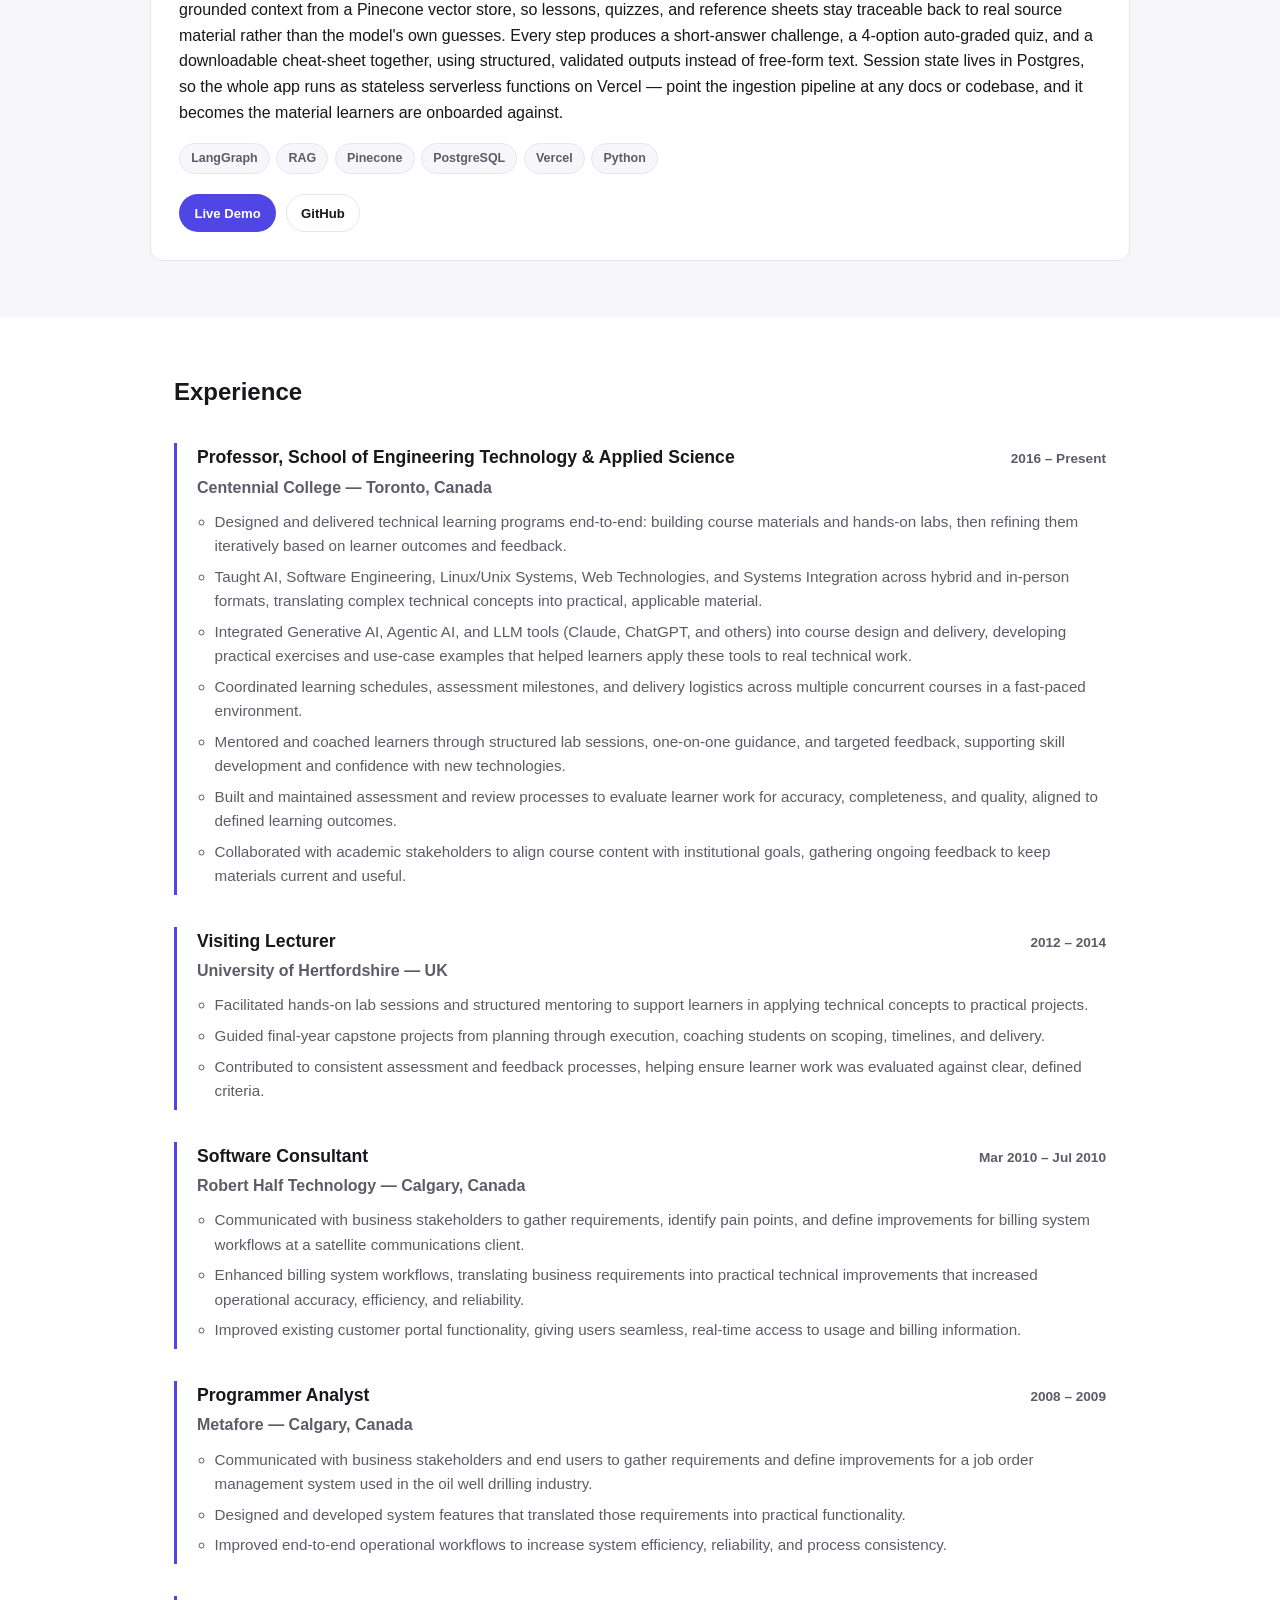
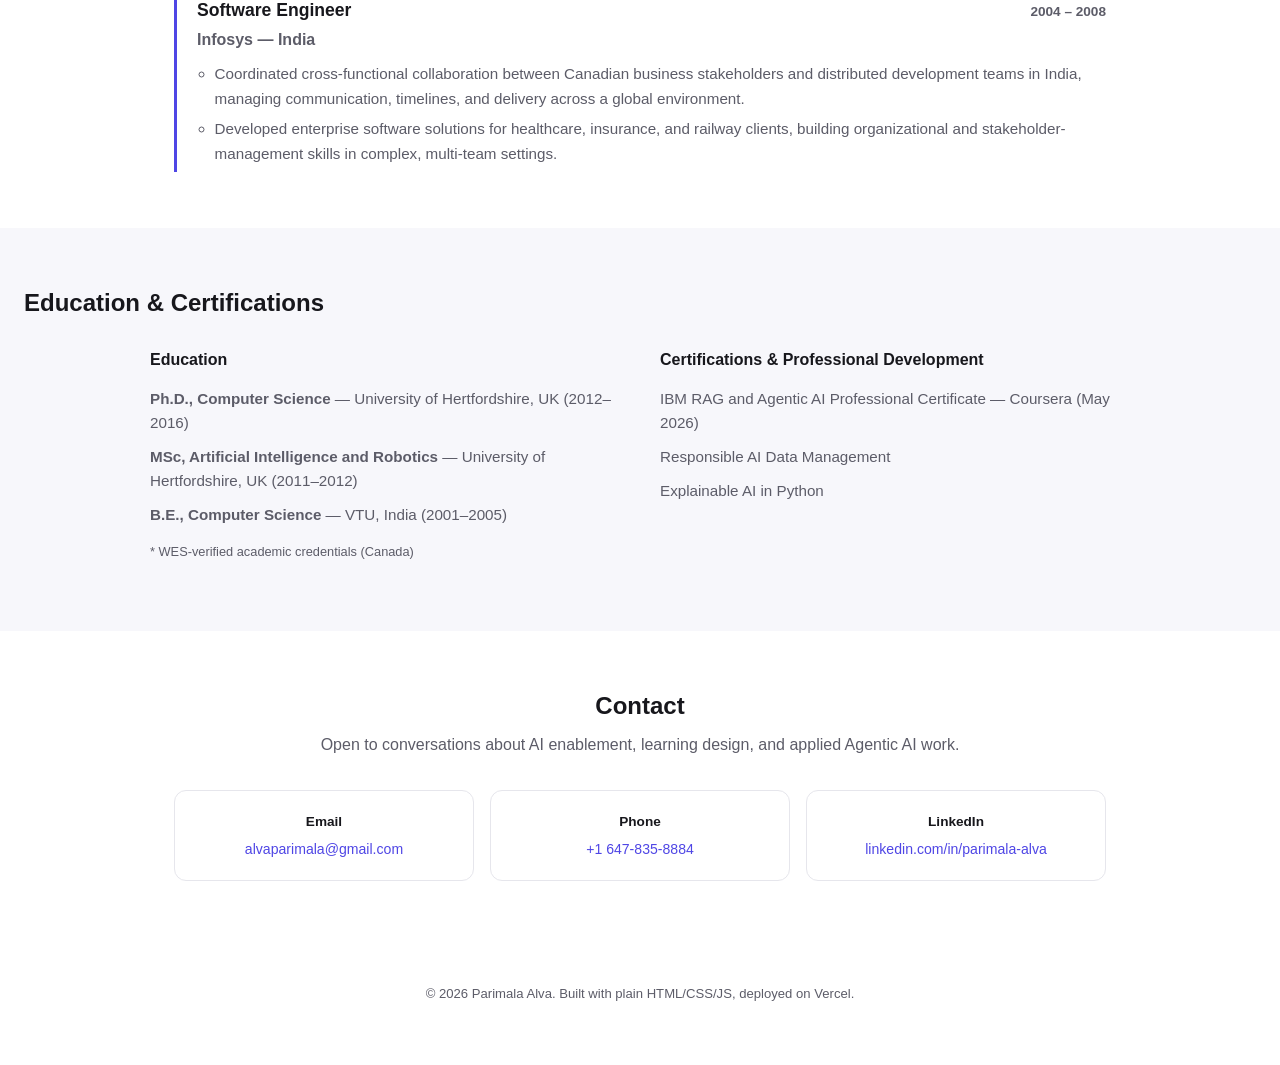
==== commit 7ba93d37: "Made Changes to Projects Heading Section" ====
--- a/index.html
+++ b/index.html
@@ -97,9 +97,8 @@
 
     <!-- PROJECTS (tabbed) -->
     <section id="projects" class="section section-alt">
-      <h2 class="section-title">Projects</h2>
-      <p class="section-subtitle-label">AI Enablement and Learning Projects</p>
-      <p class="section-subtitle">These are samples of the type of AI enablement and learning projects I'm able to create — click a tab to see details.</p>
+      <h2 class="section-title">AI Enablement and Learning Projects</h2>
+      <p class="section-subtitle">These projects showcase the kind of AI enablement and learning experiences I love building. Click a tab to see the details.</p>
 
       <div class="project-tabs" role="tablist">
         <button class="project-tab is-active" role="tab" data-target="project-onboarding-engineer">AI Onboarding Engineer</button>
--- a/styles.css
+++ b/styles.css
@@ -216,13 +216,6 @@
 
 .section-title {
   font-size: 1.5rem;
-  margin: 0 0 0.4rem;
-}
-
-.section-subtitle-label {
-  color: var(--accent);
-  font-weight: 700;
-  font-size: 0.95rem;
   margin: 0 0 0.4rem;
 }
 
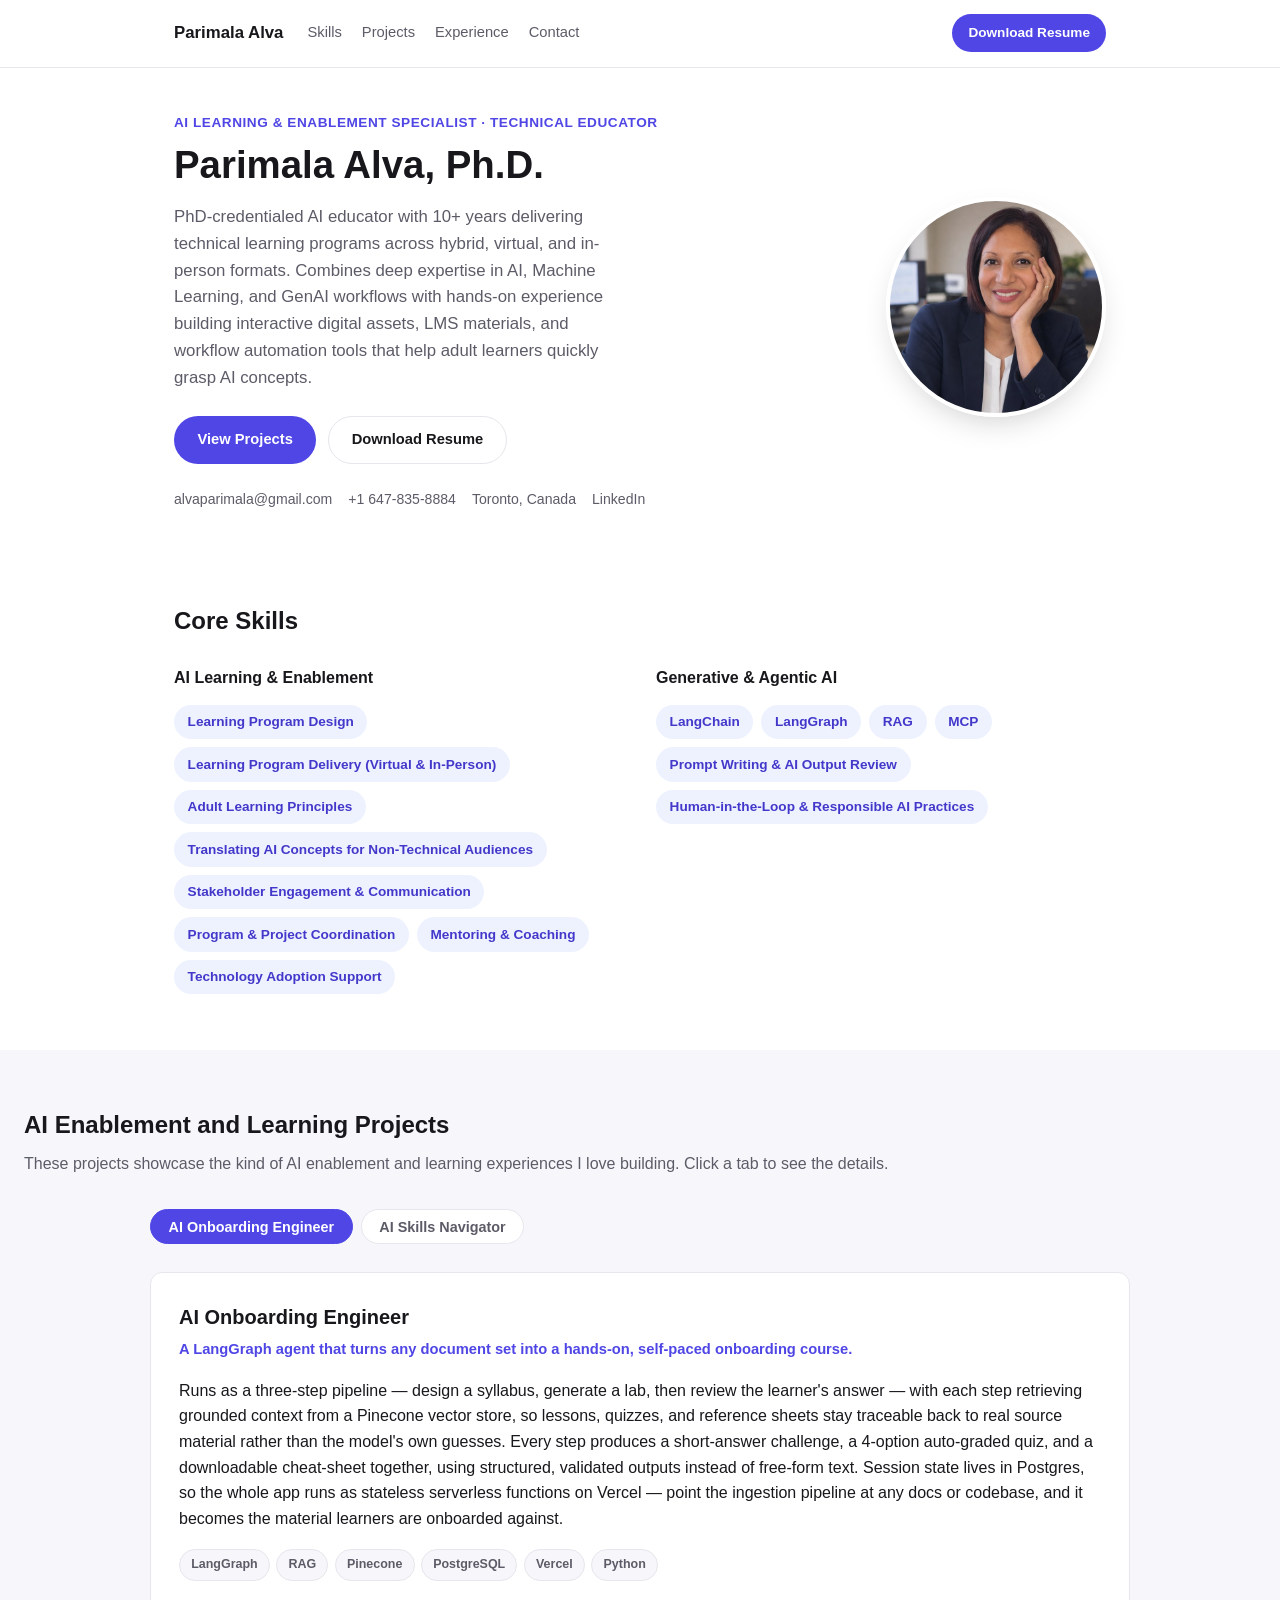
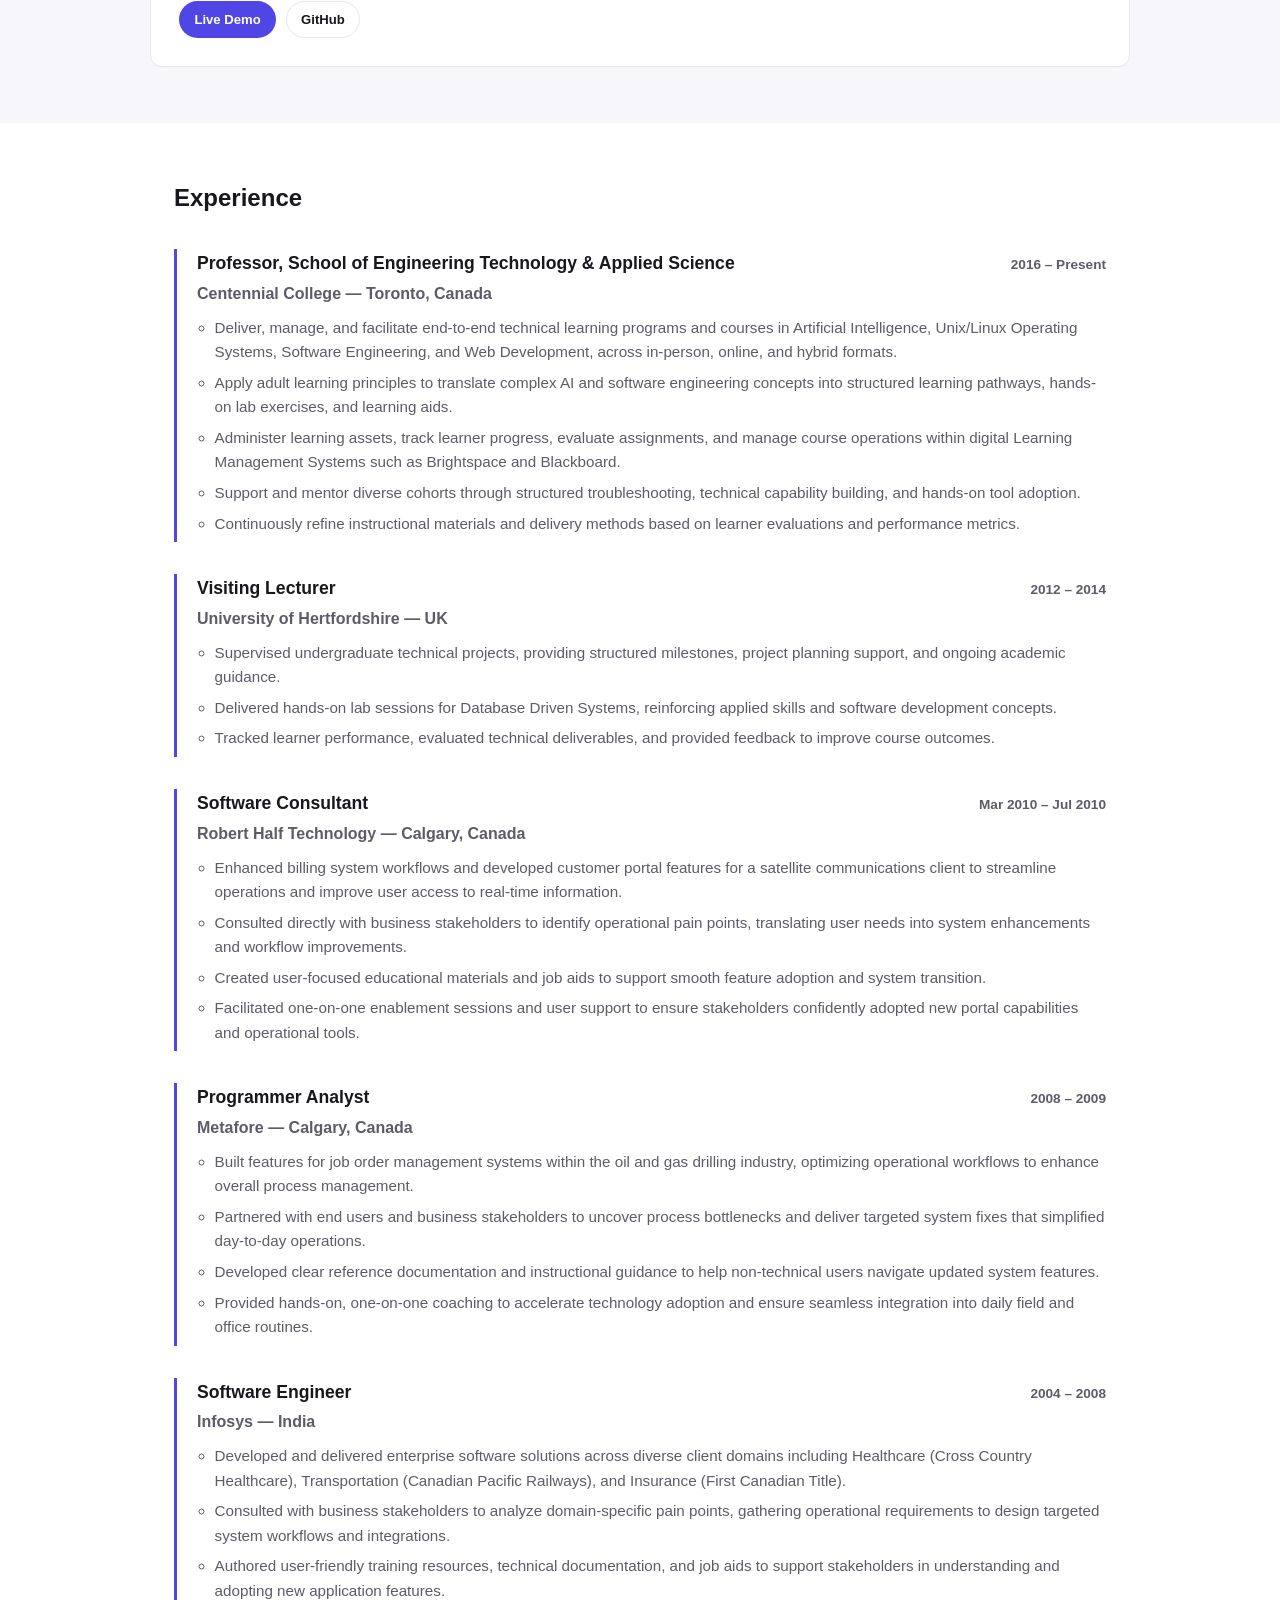
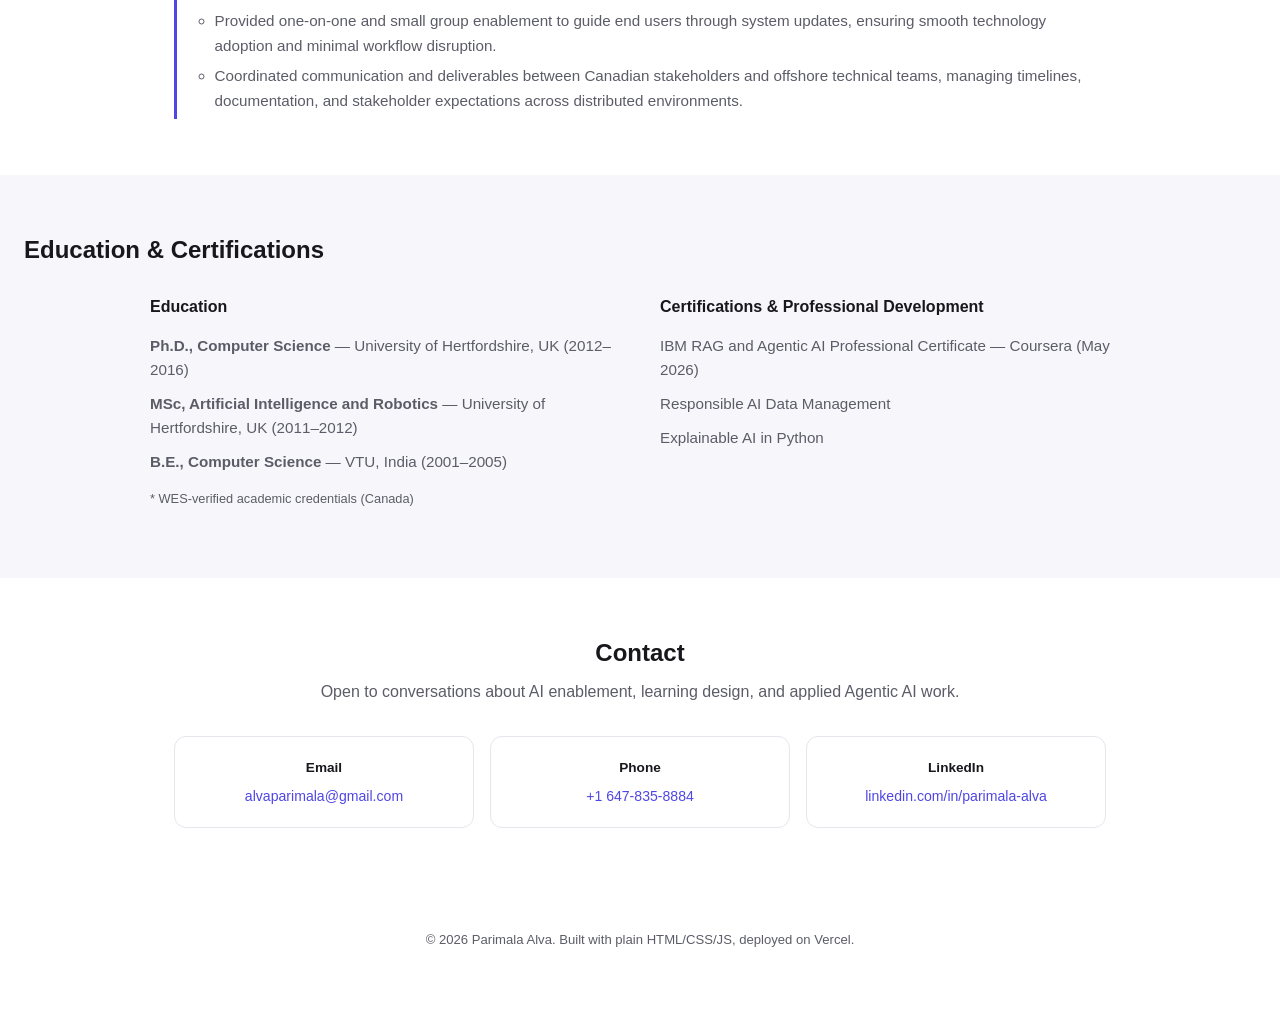
==== commit ea473421: "Made final changes" ====
--- a/index.html
+++ b/index.html
@@ -14,7 +14,6 @@
     <div class="nav-inner">
       <a href="#top" class="nav-brand">Parimala Alva</a>
       <nav class="nav-links">
-        <a href="#about">About</a>
         <a href="#skills">Skills</a>
         <a href="#projects">Projects</a>
         <a href="#experience">Experience</a>
@@ -29,13 +28,14 @@
     <!-- HERO -->
     <section class="hero">
       <div class="hero-text">
-        <p class="eyebrow">AI Educator &amp; Enabler · AI Researcher · Generative &amp; Agentic AI Practitioner</p>
+        <p class="eyebrow">AI Learning &amp; Enablement Specialist · Technical Educator</p>
         <h1>Parimala Alva, Ph.D.</h1>
         <p class="hero-summary">
-          20+ years across higher education and software engineering, now focused on building
-          Generative AI and Agentic AI systems — and teaching others to build them too.
-          LangChain, LangGraph, RAG, MCP, and human-in-the-loop workflows, translated into
-          curricula, hands-on labs, and mentoring that actually land with learners.
+          PhD-credentialed AI educator with 10+ years delivering technical learning programs
+          across hybrid, virtual, and in-person formats. Combines deep expertise in AI, Machine
+          Learning, and GenAI workflows with hands-on experience building interactive digital
+          assets, LMS materials, and workflow automation tools that help adult learners quickly
+          grasp AI concepts.
         </p>
         <div class="hero-actions">
           <a href="#projects" class="btn btn-primary">View Projects</a>
@@ -51,17 +51,6 @@
       <div class="hero-photo">
         <img src="assets/profile-photo.jpg" alt="Portrait of Parimala Alva" width="640" height="960" />
       </div>
-    </section>
-
-    <!-- ABOUT -->
-    <section id="about" class="section section-compact">
-      <h2 class="section-title">About</h2>
-      <p class="about-text">
-        I bridge deep technical AI work with the craft of teaching it — building Generative AI
-        and Agentic AI systems, then turning that expertise into curricula, hands-on labs, and
-        mentoring that make these tools usable for real teams. My focus: credible, hands-on
-        enablement grounded in responsible AI practice.
-      </p>
     </section>
 
     <!-- SKILLS -->
@@ -175,13 +164,11 @@
           </div>
           <p class="timeline-org">Centennial College — Toronto, Canada</p>
           <ul>
-            <li>Designed and delivered technical learning programs end-to-end: building course materials and hands-on labs, then refining them iteratively based on learner outcomes and feedback.</li>
-            <li>Taught AI, Software Engineering, Linux/Unix Systems, Web Technologies, and Systems Integration across hybrid and in-person formats, translating complex technical concepts into practical, applicable material.</li>
-            <li>Integrated Generative AI, Agentic AI, and LLM tools (Claude, ChatGPT, and others) into course design and delivery, developing practical exercises and use-case examples that helped learners apply these tools to real technical work.</li>
-            <li>Coordinated learning schedules, assessment milestones, and delivery logistics across multiple concurrent courses in a fast-paced environment.</li>
-            <li>Mentored and coached learners through structured lab sessions, one-on-one guidance, and targeted feedback, supporting skill development and confidence with new technologies.</li>
-            <li>Built and maintained assessment and review processes to evaluate learner work for accuracy, completeness, and quality, aligned to defined learning outcomes.</li>
-            <li>Collaborated with academic stakeholders to align course content with institutional goals, gathering ongoing feedback to keep materials current and useful.</li>
+            <li>Deliver, manage, and facilitate end-to-end technical learning programs and courses in Artificial Intelligence, Unix/Linux Operating Systems, Software Engineering, and Web Development, across in-person, online, and hybrid formats.</li>
+            <li>Apply adult learning principles to translate complex AI and software engineering concepts into structured learning pathways, hands-on lab exercises, and learning aids.</li>
+            <li>Administer learning assets, track learner progress, evaluate assignments, and manage course operations within digital Learning Management Systems such as Brightspace and Blackboard.</li>
+            <li>Support and mentor diverse cohorts through structured troubleshooting, technical capability building, and hands-on tool adoption.</li>
+            <li>Continuously refine instructional materials and delivery methods based on learner evaluations and performance metrics.</li>
           </ul>
         </li>
         <li class="timeline-item">
@@ -191,9 +178,9 @@
           </div>
           <p class="timeline-org">University of Hertfordshire — UK</p>
           <ul>
-            <li>Facilitated hands-on lab sessions and structured mentoring to support learners in applying technical concepts to practical projects.</li>
-            <li>Guided final-year capstone projects from planning through execution, coaching students on scoping, timelines, and delivery.</li>
-            <li>Contributed to consistent assessment and feedback processes, helping ensure learner work was evaluated against clear, defined criteria.</li>
+            <li>Supervised undergraduate technical projects, providing structured milestones, project planning support, and ongoing academic guidance.</li>
+            <li>Delivered hands-on lab sessions for Database Driven Systems, reinforcing applied skills and software development concepts.</li>
+            <li>Tracked learner performance, evaluated technical deliverables, and provided feedback to improve course outcomes.</li>
           </ul>
         </li>
         <li class="timeline-item">
@@ -203,9 +190,10 @@
           </div>
           <p class="timeline-org">Robert Half Technology — Calgary, Canada</p>
           <ul>
-            <li>Communicated with business stakeholders to gather requirements, identify pain points, and define improvements for billing system workflows at a satellite communications client.</li>
-            <li>Enhanced billing system workflows, translating business requirements into practical technical improvements that increased operational accuracy, efficiency, and reliability.</li>
-            <li>Improved existing customer portal functionality, giving users seamless, real-time access to usage and billing information.</li>
+            <li>Enhanced billing system workflows and developed customer portal features for a satellite communications client to streamline operations and improve user access to real-time information.</li>
+            <li>Consulted directly with business stakeholders to identify operational pain points, translating user needs into system enhancements and workflow improvements.</li>
+            <li>Created user-focused educational materials and job aids to support smooth feature adoption and system transition.</li>
+            <li>Facilitated one-on-one enablement sessions and user support to ensure stakeholders confidently adopted new portal capabilities and operational tools.</li>
           </ul>
         </li>
         <li class="timeline-item">
@@ -215,9 +203,10 @@
           </div>
           <p class="timeline-org">Metafore — Calgary, Canada</p>
           <ul>
-            <li>Communicated with business stakeholders and end users to gather requirements and define improvements for a job order management system used in the oil well drilling industry.</li>
-            <li>Designed and developed system features that translated those requirements into practical functionality.</li>
-            <li>Improved end-to-end operational workflows to increase system efficiency, reliability, and process consistency.</li>
+            <li>Built features for job order management systems within the oil and gas drilling industry, optimizing operational workflows to enhance overall process management.</li>
+            <li>Partnered with end users and business stakeholders to uncover process bottlenecks and deliver targeted system fixes that simplified day-to-day operations.</li>
+            <li>Developed clear reference documentation and instructional guidance to help non-technical users navigate updated system features.</li>
+            <li>Provided hands-on, one-on-one coaching to accelerate technology adoption and ensure seamless integration into daily field and office routines.</li>
           </ul>
         </li>
         <li class="timeline-item">
@@ -227,8 +216,11 @@
           </div>
           <p class="timeline-org">Infosys — India</p>
           <ul>
-            <li>Coordinated cross-functional collaboration between Canadian business stakeholders and distributed development teams in India, managing communication, timelines, and delivery across a global environment.</li>
-            <li>Developed enterprise software solutions for healthcare, insurance, and railway clients, building organizational and stakeholder-management skills in complex, multi-team settings.</li>
+            <li>Developed and delivered enterprise software solutions across diverse client domains including Healthcare (Cross Country Healthcare), Transportation (Canadian Pacific Railways), and Insurance (First Canadian Title).</li>
+            <li>Consulted with business stakeholders to analyze domain-specific pain points, gathering operational requirements to design targeted system workflows and integrations.</li>
+            <li>Authored user-friendly training resources, technical documentation, and job aids to support stakeholders in understanding and adopting new application features.</li>
+            <li>Provided one-on-one and small group enablement to guide end users through system updates, ensuring smooth technology adoption and minimal workflow disruption.</li>
+            <li>Coordinated communication and deliverables between Canadian stakeholders and offshore technical teams, managing timelines, documentation, and stakeholder expectations across distributed environments.</li>
           </ul>
         </li>
       </ol>
